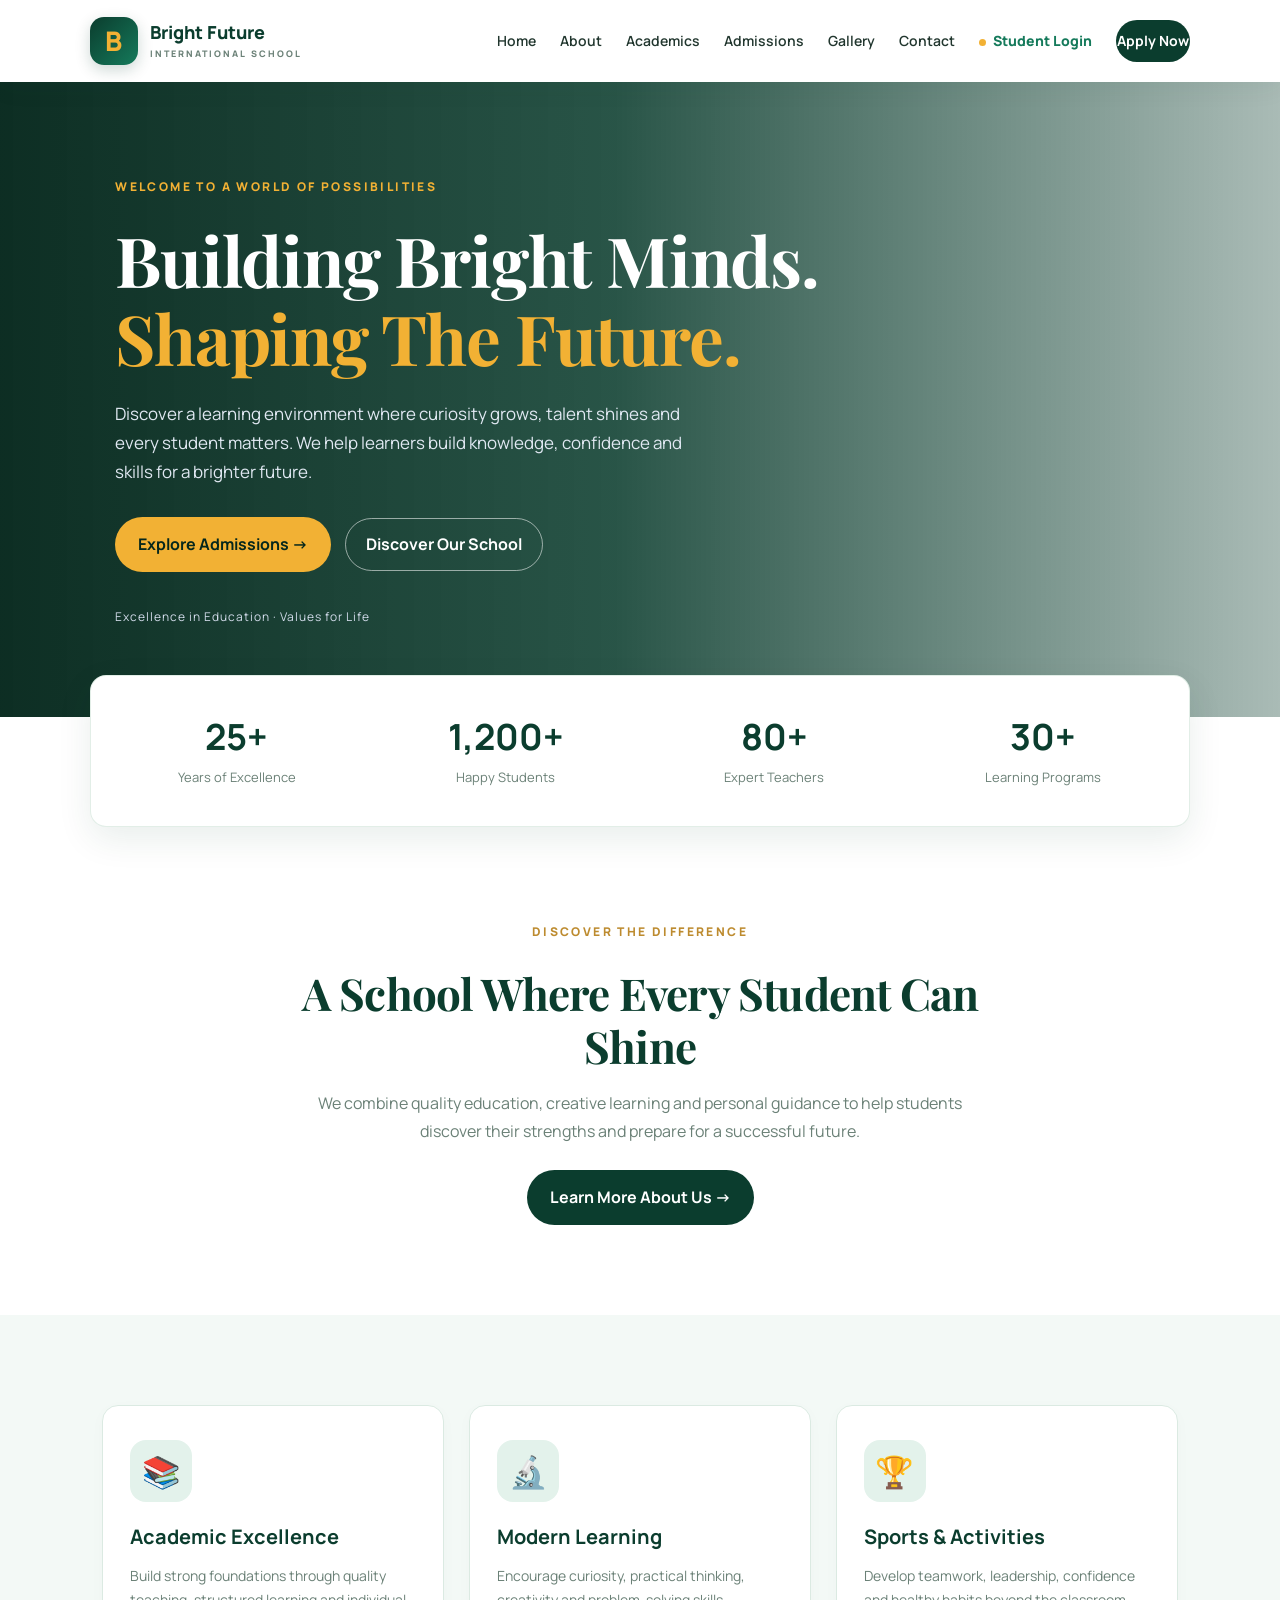
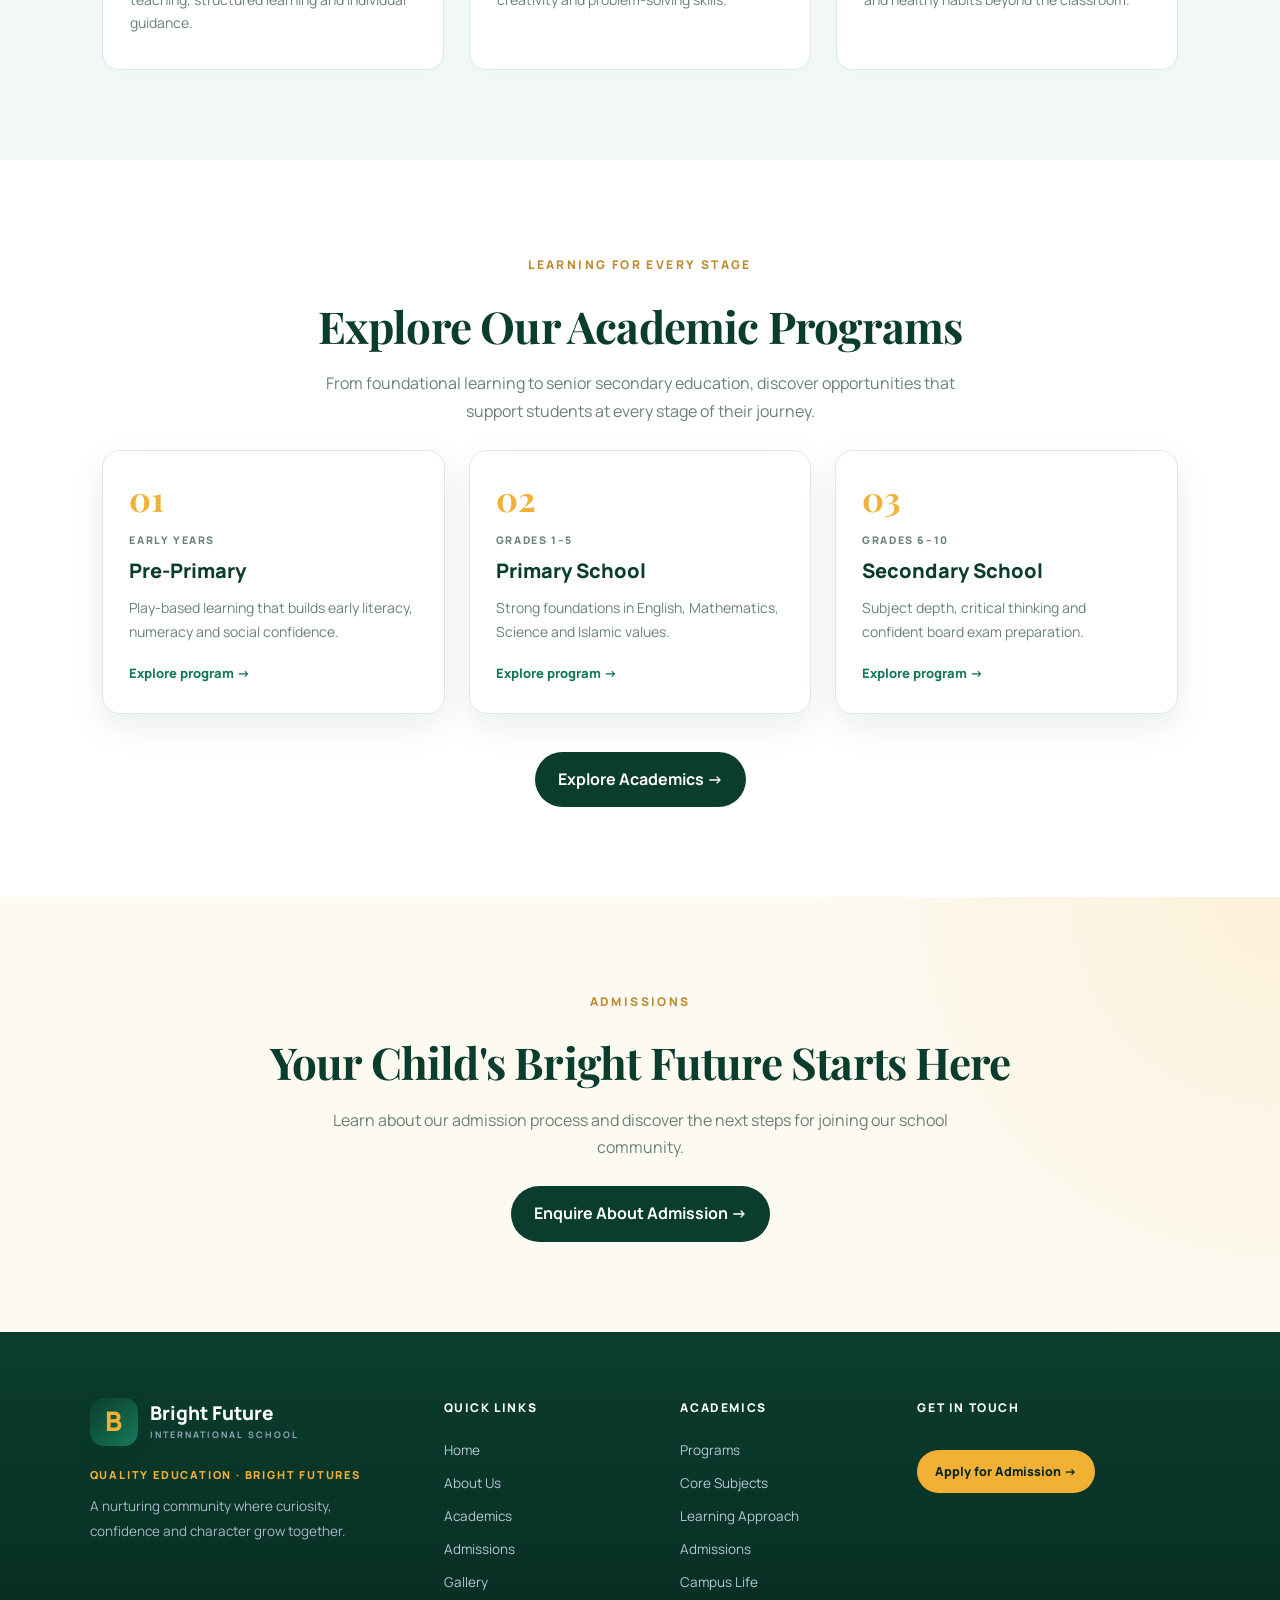
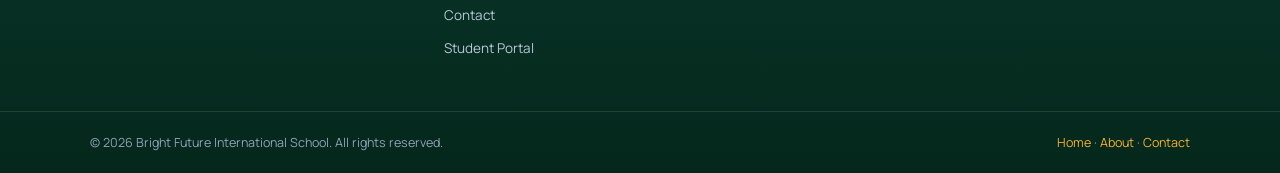
==== frontend/index.html @ 8703ca2b "Fix config.js for production (use window.location.origin)" ====
<!DOCTYPE html>
<html lang="en">
<head>
    <meta charset="UTF-8">
    <meta name="viewport" content="width=device-width, initial-scale=1.0">

    <meta name="description" content="Discover Bright Future International School, where academic excellence, creativity and student development come together.">

    <title>Bright Future International School | Home</title>

    <link rel="stylesheet" href="style.css">
    <script src="config.js"></script>
    <script src="script.js" defer></script>
</head>
<body>

    <!-- Navigation -->
    <header class="navbar">
        <a href="index.html" class="logo">
            <span class="logo-icon">B</span>
            <span>
                Bright Future
                <small>INTERNATIONAL SCHOOL</small>
            </span>
        </a>

        <button
            class="menu-toggle"
            id="menuToggle"
            aria-label="Toggle navigation"
            aria-controls="navLinks"
            aria-expanded="false">
            ☰
        </button>

        <nav class="nav-links" id="navLinks">
            <a href="index.html" aria-current="page">Home</a>
            <a href="about.html">About</a>
            <a href="academics.html">Academics</a>
            <a href="admissions.html">Admissions</a>
            <a href="gallery.html">Gallery</a>
            <a href="contact.html">Contact</a>
            <a href="portal.html" class="portal-link">Student Login</a>
            <a href="admissions.html" class="nav-button">Apply Now</a>
        </nav>
    </header>

    <main>

        <!-- Hero Section -->
        <section class="hero" id="home">
            <div class="hero-content">

                <span class="eyebrow">
                    WELCOME TO A WORLD OF POSSIBILITIES
                </span>

                <h1 data-setting="hero_title">
                    Building Bright Minds.<br>
                    <span>Shaping The Future.</span>
                </h1>

                <p data-setting="hero_subtitle">
                    Discover a learning environment where curiosity
                    grows, talent shines and every student matters.
                    We help learners build knowledge, confidence
                    and skills for a brighter future.
                </p>

                <div class="hero-actions">
                    <a href="admissions.html" class="primary-button">
                        Explore Admissions →
                    </a>

                    <a href="about.html" class="secondary-button">
                        Discover Our School
                    </a>
                </div>

                <div class="hero-note">
                    Excellence in Education · Values for Life
                </div>

            </div>
        </section>

        <!-- School Statistics -->
        <section class="stats" aria-label="School statistics">

            <div class="stat-card">
                <h2>25+</h2>
                <p>Years of Excellence</p>
            </div>

            <div class="stat-card">
                <h2>1,200+</h2>
                <p>Happy Students</p>
            </div>

            <div class="stat-card">
                <h2>80+</h2>
                <p>Expert Teachers</p>
            </div>

            <div class="stat-card">
                <h2>30+</h2>
                <p>Learning Programs</p>
            </div>

        </section>

        <!-- Welcome Section -->
        <section class="welcome section" id="about">

            <span class="eyebrow">DISCOVER THE DIFFERENCE</span>

            <h2>
                A School Where Every Student Can Shine
            </h2>

            <p>
                We combine quality education, creative learning
                and personal guidance to help students discover
                their strengths and prepare for a successful future.
            </p>

            <a href="about.html" class="primary-button">
                Learn More About Us →
            </a>

        </section>

        <!-- School Features -->
        <section class="features section" id="facilities">

            <article class="feature-card">
                <span aria-hidden="true">📚</span>
                <h3>Academic Excellence</h3>
                <p>
                    Build strong foundations through quality teaching,
                    structured learning and individual guidance.
                </p>
            </article>

            <article class="feature-card">
                <span aria-hidden="true">🔬</span>
                <h3>Modern Learning</h3>
                <p>
                    Encourage curiosity, practical thinking,
                    creativity and problem-solving skills.
                </p>
            </article>

            <article class="feature-card">
                <span aria-hidden="true">🏆</span>
                <h3>Sports & Activities</h3>
                <p>
                    Develop teamwork, leadership, confidence
                    and healthy habits beyond the classroom.
                </p>
            </article>

        </section>

        <!-- Academics Preview -->
        <section class="welcome section" id="academics">

            <span class="eyebrow">LEARNING FOR EVERY STAGE</span>

            <h2>Explore Our Academic Programs</h2>

            <p>
                From foundational learning to senior secondary
                education, discover opportunities that support
                students at every stage of their journey.
            </p>

            <div class="program-grid">
                <article class="program-card">
                    <span class="program-no">01</span>
                    <span class="program-level">Early Years</span>
                    <h3>Pre-Primary</h3>
                    <p>Play-based learning that builds early literacy, numeracy and social confidence.</p>
                    <a href="academics.html">Explore program →</a>
                </article>

                <article class="program-card">
                    <span class="program-no">02</span>
                    <span class="program-level">Grades 1–5</span>
                    <h3>Primary School</h3>
                    <p>Strong foundations in English, Mathematics, Science and Islamic values.</p>
                    <a href="academics.html">Explore program →</a>
                </article>

                <article class="program-card">
                    <span class="program-no">03</span>
                    <span class="program-level">Grades 6–10</span>
                    <h3>Secondary School</h3>
                    <p>Subject depth, critical thinking and confident board exam preparation.</p>
                    <a href="academics.html">Explore program →</a>
                </article>
            </div>

            <a href="academics.html" class="primary-button">
                Explore Academics →
            </a>

        </section>

        <!-- Admissions Call to Action -->
        <section class="admission section" id="admission">

            <span class="eyebrow">ADMISSIONS</span>

            <h2>
                Your Child's Bright Future Starts Here
            </h2>

            <p>
                Learn about our admission process and discover
                the next steps for joining our school community.
            </p>

            <a href="admissions.html" class="primary-button">
                Enquire About Admission →
            </a>

        </section>

        <!-- Notices (admin panel se) -->
        <section class="notice-section section" id="notices">
            <span class="eyebrow">NOTICES</span>
            <h2>Latest Notices</h2>
            <div class="notice-list" id="noticesList"><p class="empty-note">Loading notices…</p></div>
        </section>

        <!-- News (admin panel se) -->
        <section class="section" id="news">
            <span class="eyebrow">SCHOOL NEWS</span>
            <h2>What's Happening</h2>
            <div class="news-grid" id="newsGrid"></div>
        </section>

        <!-- Events (admin panel se) -->
        <section class="section" id="events">
            <span class="eyebrow">EVENTS</span>
            <h2>Upcoming Events</h2>
            <div class="event-grid" id="eventsGrid"></div>
        </section>

    </main>

    <!-- Footer -->
        <footer id="contact" class="site-footer">
        <div class="footer-top">
            <div class="footer-brand">
                <a href="index.html" class="footer-logo">
                    <span class="logo-icon">B</span>
                    <span>Bright Future<small>INTERNATIONAL SCHOOL</small></span>
                </a>
                <p class="footer-tagline" data-setting="tagline">Quality Education &middot; Bright Futures</p>
                <p class="footer-about">A nurturing community where curiosity, confidence and character grow together.</p>
                <div class="footer-social" id="socialLinks"></div>
            </div>

            <div class="footer-col">
                <h3>Quick Links</h3>
                <a href="index.html">Home</a>
                <a href="about.html">About Us</a>
                <a href="academics.html">Academics</a>
                <a href="admissions.html">Admissions</a>
                <a href="gallery.html">Gallery</a>
                <a href="contact.html">Contact</a>
                <a href="portal.html">Student Portal</a>
            </div>

            <div class="footer-col">
                <h3>Academics</h3>
                <a href="academics.html#programs">Programs</a>
                <a href="academics.html">Core Subjects</a>
                <a href="academics.html">Learning Approach</a>
                <a href="admissions.html">Admissions</a>
                <a href="gallery.html">Campus Life</a>
            </div>

            <div class="footer-col footer-contact">
                <h3>Get in Touch</h3>
                <div id="footerContact"></div>
                <a href="admissions.html" class="footer-cta">Apply for Admission &rarr;</a>
            </div>
        </div>

        <div class="footer-bottom">
            <p>&copy; <span id="year"></span> Bright Future International School. All rights reserved.</p>
            <p><a href="index.html">Home</a> &middot; <a href="about.html">About</a> &middot; <a href="contact.html">Contact</a></p>
        </div>
    </footer>

</body>
</html>
---- frontend/style.css ----
/* Google Fonts */
@import url("https://fonts.googleapis.com/css2?family=Manrope:wght@400;500;600;700;800&family=Playfair+Display:wght@600;700&display=swap");


/* =========================================
   BRIGHT FUTURE INTERNATIONAL SCHOOL
   Premium Responsive Website Styles
========================================= */

/* 1. Global Variables */
:root {
    --navy: #0b3d2e;
    --navy-dark: #05271c;
    --blue: #157a5b;
    --blue-light: #e3f2eb;
    --gold: #f2b134;
    --gold-light: #ffd98a;
    --light: #f3f9f6;
    --white: #ffffff;
    --text: #21362e;
    --muted: #6b8177;
    --border: #dbeae2;
    --shadow: 0 12px 35px rgba(11, 61, 46, 0.09);
    --shadow-hover: 0 20px 45px rgba(11, 61, 46, 0.15);
    --radius: 16px;
    --transition: 0.3s ease;
}

/* 2. Reset */
* {
    margin: 0;
    padding: 0;
    box-sizing: border-box;
}

html {
    scroll-behavior: smooth;
    scroll-padding-top: 100px;
}

body {
    font-family: Arial, Helvetica, sans-serif;
    color: var(--text);
    background: var(--white);
    line-height: 1.7;
    overflow-x: hidden;
}

img {
    display: block;
    max-width: 100%;
}

a {
    text-decoration: none;
    color: inherit;
    transition: color var(--transition);
}

button,
input,
textarea,
select {
    font: inherit;
}

button {
    cursor: pointer;
}

::selection {
    background: var(--gold);
    color: var(--navy-dark);
}

/* 3. Navigation */
.navbar {
    min-height: 82px;
    padding: 15px 7%;
    display: flex;
    align-items: center;
    justify-content: space-between;
    gap: 25px;
    background: rgba(255, 255, 255, 0.96);
    position: sticky;
    top: 0;
    z-index: 1000;
    box-shadow: 0 4px 25px rgba(11, 61, 46, 0.07);
    backdrop-filter: blur(14px);
}

.logo {
    display: flex;
    align-items: center;
    gap: 12px;
    color: var(--navy);
    font-size: 18px;
    font-weight: 800;
    line-height: 1.2;
    flex-shrink: 0;
}

.logo small {
    display: block;
    margin-top: 5px;
    font-size: 9px;
    letter-spacing: 2px;
    color: var(--muted);
}

.logo-icon {
    width: 48px;
    height: 48px;
    border-radius: 14px;
    display: grid;
    place-items: center;
    background: linear-gradient(135deg, var(--navy), var(--blue));
    color: var(--gold);
    font-size: 27px;
    box-shadow: 0 5px 15px rgba(11, 61, 46, 0.2);
    transition: transform var(--transition);
}

.logo:hover .logo-icon {
    transform: rotate(-5deg) scale(1.05);
}

.nav-links {
    display: flex;
    align-items: center;
    gap: 24px;
    font-size: 14px;
    font-weight: 600;
}

.nav-links a {
    position: relative;
    padding: 8px 0;
}

.nav-links a:not(.nav-button)::after {
    content: "";
    position: absolute;
    left: 0;
    bottom: 0;
    width: 0;
    height: 2px;
    background: var(--gold);
    transition: width var(--transition);
}

.nav-links a:not(.nav-button):hover::after {
    width: 100%;
}

.nav-links a:hover {
    color: #b78629;
}

.nav-button,
.primary-button {
    display: inline-flex;
    justify-content: center;
    align-items: center;
    gap: 8px;
    padding: 13px 22px;
    border: 1px solid transparent;
    border-radius: 9px;
    background: var(--navy);
    color: var(--white);
    font-weight: 700;
    transition:
        transform var(--transition),
        background var(--transition),
        box-shadow var(--transition);
}

.nav-button:hover,
.primary-button:hover {
    background: var(--blue);
    color: var(--white);
    transform: translateY(-3px);
    box-shadow: 0 8px 20px rgba(11, 61, 46, 0.18);
}

.menu-toggle {
    display: none;
    border: 0;
    background: transparent;
    color: var(--navy);
    font-size: 30px;
    line-height: 1;
    padding: 6px;
}

/* 4. Hero Section */
.hero {
    min-height: 590px;
    display: flex;
    align-items: center;
    padding: 90px 9%;
    position: relative;
    isolation: isolate;
    color: var(--white);
    background:
        linear-gradient(
            90deg,
            rgba(5, 39, 28, 0.97) 0%,
            rgba(11, 61, 46, 0.88) 48%,
            rgba(11, 61, 46, 0.35) 100%
        ),
        url("https://images.unsplash.com/photo-1580582932707-520aed937b7b?auto=format&fit=crop&w=1800&q=85")
        center / cover no-repeat;
}

.hero-content {
    max-width: 780px;
    animation: fadeUp 0.9s ease both;
}

.eyebrow {
    display: inline-block;
    margin-bottom: 12px;
    color: #bd8b2f;
    font-size: 12px;
    font-weight: 800;
    letter-spacing: 2.5px;
    text-transform: uppercase;
}

.hero .eyebrow {
    color: var(--gold);
}

.hero h1 {
    max-width: 800px;
    font-size: clamp(38px, 5.4vw, 72px);
    line-height: 1.12;
    margin: 12px 0 24px;
    letter-spacing: -2px;
}

.hero h1 span {
    color: var(--gold);
}

.hero-content > p {
    max-width: 570px;
    color: #e0e8f2;
    font-size: 17px;
    margin-bottom: 30px;
}

.hero-actions {
    display: flex;
    flex-wrap: wrap;
    align-items: center;
    gap: 14px;
}

.hero .primary-button {
    background: var(--gold);
    color: var(--navy-dark);
}

.hero .primary-button:hover {
    background: var(--gold-light);
    color: var(--navy-dark);
}

.secondary-button {
    display: inline-flex;
    justify-content: center;
    align-items: center;
    padding: 12px 20px;
    border: 1px solid rgba(255, 255, 255, 0.55);
    border-radius: 9px;
    color: var(--white);
    font-weight: 700;
    transition: all var(--transition);
}

.secondary-button:hover {
    background: rgba(255, 255, 255, 0.12);
    border-color: var(--gold);
    transform: translateY(-3px);
}

.hero-note {
    margin-top: 35px;
    color: #d2dbea;
    font-size: 12px;
    letter-spacing: 1px;
}

/* 5. Statistics */
.stats {
    position: relative;
    width: 86%;
    max-width: 1250px;
    margin: -42px auto 0;
    padding: 30px 22px;
    display: grid;
    grid-template-columns: repeat(4, minmax(0, 1fr));
    gap: 20px;
    background: var(--white);
    border: 1px solid rgba(219, 234, 226, 0.8);
    border-radius: var(--radius);
    box-shadow: var(--shadow);
    z-index: 2;
}

.stat-card {
    text-align: center;
    padding: 8px;
}

.stat-card h2 {
    color: var(--navy);
    font-size: clamp(24px, 3vw, 36px);
    line-height: 1.3;
    margin-bottom: 5px;
}

.stat-card p {
    color: var(--muted);
    font-size: 13px;
}

/* 6. General Sections */
.section {
    padding: 90px 8%;
    text-align: center;
}

.section h2 {
    color: var(--navy);
    font-size: clamp(28px, 4vw, 44px);
    line-height: 1.2;
    margin: 10px 0 18px;
}

.section > p {
    max-width: 720px;
    margin: 0 auto 30px;
    color: var(--muted);
}

.welcome h2,
.admission h2 {
    max-width: 760px;
    margin: 12px auto 18px;
    color: var(--navy);
    font-size: clamp(28px, 4vw, 44px);
    line-height: 1.2;
}

.welcome > p,
.admission p {
    max-width: 680px;
    margin: 0 auto 25px;
    color: var(--muted);
}

/* 7. Feature Cards */
.features {
    background: var(--light);
    display: grid;
    grid-template-columns: repeat(3, minmax(0, 1fr));
    gap: 25px;
}

.feature-card {
    position: relative;
    overflow: hidden;
    background: var(--white);
    padding: 34px 27px;
    border: 1px solid var(--border);
    border-radius: var(--radius);
    text-align: left;
    box-shadow: 0 4px 16px rgba(11, 61, 46, 0.025);
    transition:
        transform var(--transition),
        box-shadow var(--transition),
        border-color var(--transition);
}

.feature-card::before {
    content: "";
    position: absolute;
    top: 0;
    left: 0;
    width: 0;
    height: 4px;
    background: var(--gold);
    transition: width var(--transition);
}

.feature-card:hover {
    transform: translateY(-7px);
    border-color: #d6b566;
    box-shadow: var(--shadow-hover);
}

.feature-card:hover::before {
    width: 100%;
}

.feature-card > span {
    display: inline-grid;
    place-items: center;
    width: 62px;
    height: 62px;
    border-radius: 16px;
    background: var(--blue-light);
    font-size: 31px;
    transition: transform var(--transition);
}

.feature-card:hover > span {
    transform: scale(1.08) rotate(-3deg);
}

.feature-card h3 {
    color: var(--navy);
    margin: 18px 0 10px;
    font-size: 20px;
}

.feature-card p {
    color: var(--muted);
    font-size: 14px;
}

/* 8. Admission Section */
.admission {
    background:
        radial-gradient(
            circle at top right,
            rgba(242, 177, 52, 0.13),
            transparent 35%
        ),
        #fdfaf2;
}

/* 9. Images and Gallery */
img {
    height: auto;
}

.gallery,
.gallery-grid,
.image-grid {
    display: grid;
    grid-template-columns: repeat(3, minmax(0, 1fr));
    gap: 22px;
}

.gallery img,
.gallery-grid img,
.image-grid img {
    width: 100%;
    height: 260px;
    object-fit: cover;
    border-radius: 13px;
    transition:
        transform var(--transition),
        box-shadow var(--transition);
}

.gallery img:hover,
.gallery-grid img:hover,
.image-grid img:hover {
    transform: scale(1.025);
    box-shadow: var(--shadow-hover);
}

/* 10. Forms */
form {
    width: 100%;
}

input,
textarea,
select {
    width: 100%;
    padding: 13px 15px;
    border: 1px solid #dce4ef;
    border-radius: 9px;
    background: var(--white);
    color: var(--text);
    outline: none;
    transition:
        border-color var(--transition),
        box-shadow var(--transition);
}

input:focus,
textarea:focus,
select:focus {
    border-color: var(--blue);
    box-shadow: 0 0 0 3px rgba(21, 122, 91, 0.12);
}

textarea {
    min-height: 140px;
    resize: vertical;
}

input::placeholder,
textarea::placeholder {
    color: #98a5b5;
}

button:focus-visible,
a:focus-visible,
input:focus-visible,
textarea:focus-visible,
select:focus-visible {
    outline: 3px solid var(--gold);
    outline-offset: 3px;
}

/* 11. Footer */
footer {
    padding: 32px 7%;
    text-align: center;
    background: var(--navy-dark);
    color: #d7e0ed;
    font-size: 13px;
}

footer a {
    color: var(--gold);
}

footer a:hover {
    color: var(--gold-light);
}

/* 12. Animations */
@keyframes fadeUp {
    from {
        opacity: 0;
        transform: translateY(24px);
    }

    to {
        opacity: 1;
        transform: translateY(0);
    }
}

@keyframes fadeIn {
    from {
        opacity: 0;
    }

    to {
        opacity: 1;
    }
}

/* 13. Tablet and Small Laptop */
@media (max-width: 1000px) {
    .navbar {
        padding-left: 5%;
        padding-right: 5%;
    }

    .nav-links {
        gap: 15px;
        font-size: 13px;
    }

    .nav-button {
        padding: 11px 15px;
    }

    .section {
        padding: 75px 6%;
    }

    .features,
    .gallery,
    .gallery-grid,
    .image-grid {
        grid-template-columns: repeat(2, minmax(0, 1fr));
    }
}

/* 14. Mobile Navigation */
@media (max-width: 800px) {
    .navbar {
        min-height: 75px;
        flex-wrap: wrap;
        padding: 13px 5%;
    }

    .menu-toggle {
        display: block;
    }

    .nav-links {
        display: none;
        width: 100%;
        flex-direction: column;
        align-items: stretch;
        gap: 3px;
        padding: 12px 0 8px;
        border-top: 1px solid var(--border);
        animation: fadeIn 0.25s ease both;
    }

    .nav-links.open {
        display: flex;
    }

    .nav-links a {
        padding: 11px 12px;
        border-radius: 7px;
    }

    .nav-links a:hover {
        background: var(--light);
    }

    .nav-links a:not(.nav-button)::after {
        display: none;
    }

    .nav-links .nav-button {
        margin-top: 8px;
        text-align: center;
    }

    .hero {
        min-height: 520px;
        padding: 75px 7%;
        background-position: center;
    }

    .hero h1 {
        letter-spacing: -1px;
    }

    .stats {
        width: 90%;
        gap: 12px;
        padding: 24px 14px;
    }
}

/* 15. Small Mobile */
@media (max-width: 560px) {
    .logo {
        font-size: 15px;
        gap: 9px;
    }

    .logo small {
        font-size: 8px;
        letter-spacing: 1.5px;
    }

    .logo-icon {
        width: 42px;
        height: 42px;
        font-size: 23px;
    }

    .hero {
        min-height: 500px;
        padding: 60px 6%;
    }

    .hero h1 {
        font-size: clamp(35px, 10vw, 48px);
    }

    .hero-content > p {
        font-size: 15px;
    }

    .hero-actions {
        align-items: stretch;
        flex-direction: column;
        max-width: 280px;
    }

    .hero-actions a {
        text-align: center;
    }

    .hero-note {
        font-size: 11px;
        line-height: 1.8;
    }

    .stats {
        grid-template-columns: repeat(2, minmax(0, 1fr));
        margin-top: -25px;
        padding: 20px 10px;
        gap: 14px 6px;
    }

    .stat-card h2 {
        font-size: 25px;
    }

    .stat-card p {
        font-size: 12px;
    }

    .section {
        padding: 60px 6%;
    }

    .features,
    .gallery,
    .gallery-grid,
    .image-grid {
        grid-template-columns: 1fr;
        gap: 18px;
    }

    .feature-card {
        padding: 27px 22px;
    }

    .gallery img,
    .gallery-grid img,
    .image-grid img {
        height: 230px;
    }

    footer {
        padding: 25px 6%;
    }
}

/* 16. Reduced Motion Accessibility */
@media (prefers-reduced-motion: reduce) {
    *,
    *::before,
    *::after {
        scroll-behavior: auto !important;
        animation-duration: 0.01ms !important;
        animation-iteration-count: 1 !important;
        transition-duration: 0.01ms !important;
    }
}

/* =====================================================
   Dynamic content (admin panel → website)
   ===================================================== */

.empty-note {
    color: var(--muted);
    font-size: 15px;
    line-height: 1.8;
}

/* Notices */
.notice-list {
    display: grid;
    gap: 16px;
    margin-top: 30px;
    text-align: left;
}

.notice-item {
    display: flex;
    gap: 18px;
    align-items: flex-start;
    background: var(--white);
    border: 1px solid var(--border);
    border-radius: var(--radius);
    box-shadow: var(--shadow);
    padding: 20px 24px;
}

.notice-date {
    flex: 0 0 auto;
    background: var(--navy);
    color: var(--white);
    font-size: 12px;
    font-weight: 700;
    padding: 7px 12px;
    border-radius: 999px;
    margin-top: 3px;
    white-space: nowrap;
}

.notice-item h3 {
    margin: 0 0 6px;
    color: var(--navy);
    font-size: 17px;
}

.notice-item p {
    margin: 0;
    color: var(--text);
    line-height: 1.7;
}

/* News */
.news-grid {
    display: grid;
    grid-template-columns: repeat(auto-fit, minmax(270px, 1fr));
    gap: 26px;
    margin-top: 30px;
}

.news-card {
    display: flex;
    flex-direction: column;
    overflow: hidden;
    background: var(--white);
    border: 1px solid var(--border);
    border-radius: var(--radius);
    box-shadow: var(--shadow);
    transition: transform var(--transition), box-shadow var(--transition);
}

.news-card:hover {
    transform: translateY(-6px);
    box-shadow: var(--shadow-hover);
}

.news-image {
    width: 100%;
    height: 190px;
    object-fit: cover;
    display: block;
    background: var(--blue-light);
}

.news-image-fallback {
    display: grid;
    place-items: center;
    font-size: 44px;
}

.news-body {
    display: flex;
    flex-direction: column;
    gap: 8px;
    padding: 20px 22px 22px;
    flex: 1;
}

.news-date {
    font-size: 12px;
    font-weight: 700;
    color: var(--muted);
    text-transform: uppercase;
    letter-spacing: 0.8px;
}

.news-body h3 {
    margin: 0;
    color: var(--navy);
    font-size: 18px;
}

.news-body p {
    margin: 0;
    color: var(--text);
    line-height: 1.7;
    flex: 1;
}

.news-more {
    align-self: flex-start;
    border: 0;
    background: none;
    color: var(--blue);
    font-weight: 700;
    font-size: 14px;
    cursor: pointer;
    padding: 4px 0;
}

.news-more:hover {
    color: var(--navy);
    text-decoration: underline;
}

/* Events */
.event-grid {
    display: grid;
    grid-template-columns: repeat(auto-fit, minmax(300px, 1fr));
    gap: 22px;
    margin-top: 30px;
}

.event-card {
    display: flex;
    gap: 18px;
    align-items: flex-start;
    background: var(--white);
    border: 1px solid var(--border);
    border-left: 5px solid var(--gold);
    border-radius: var(--radius);
    box-shadow: var(--shadow);
    padding: 20px 22px;
}

.event-datebox {
    flex: 0 0 auto;
    width: 66px;
    text-align: center;
    background: var(--blue-light);
    border-radius: 12px;
    padding: 10px 4px;
}

.event-datebox strong {
    display: block;
    font-size: 22px;
    color: var(--navy);
}

.event-datebox span {
    font-size: 11px;
    text-transform: uppercase;
    letter-spacing: 0.6px;
    color: var(--muted);
}

.event-card h3 {
    margin: 0 0 6px;
    color: var(--navy);
    font-size: 17px;
}

.event-card p {
    margin: 0;
    color: var(--text);
    line-height: 1.7;
}

.event-location {
    color: var(--muted) !important;
    font-size: 13px;
    margin-bottom: 6px !important;
}

/* Gallery filters */
.gallery-filters {
    display: flex;
    flex-wrap: wrap;
    gap: 10px;
    margin-top: 28px;
}

.filter-btn {
    border: 1px solid var(--border);
    background: var(--white);
    color: var(--text);
    border-radius: 999px;
    padding: 9px 20px;
    font-size: 14px;
    font-weight: 700;
    cursor: pointer;
    transition: background var(--transition), color var(--transition);
}

.filter-btn:hover {
    background: var(--blue-light);
}

.filter-btn.active {
    background: var(--navy);
    color: var(--white);
    border-color: var(--navy);
}

/* Faculty */
.faculty-grid {
    display: grid;
    grid-template-columns: repeat(auto-fit, minmax(240px, 1fr));
    gap: 26px;
    margin-top: 30px;
    text-align: left;
}

.faculty-card {
    background: var(--white);
    border: 1px solid var(--border);
    border-radius: var(--radius);
    box-shadow: var(--shadow);
    padding: 24px;
    text-align: center;
    transition: transform var(--transition), box-shadow var(--transition);
}

.faculty-card:hover {
    transform: translateY(-6px);
    box-shadow: var(--shadow-hover);
}

.faculty-photo {
    width: 96px;
    height: 96px;
    object-fit: cover;
    border-radius: 50%;
    border: 3px solid var(--gold-light);
    margin: 0 auto 14px;
    display: block;
    background: var(--blue-light);
}

.faculty-card h3 {
    margin: 0 0 4px;
    color: var(--navy);
    font-size: 17px;
}

.faculty-role {
    margin: 0;
    font-size: 13px;
    font-weight: 700;
    color: var(--gold);
    text-transform: uppercase;
    letter-spacing: 0.6px;
}

.faculty-subject {
    margin: 4px 0 0 !important;
    font-size: 13px;
    color: var(--muted);
}

.faculty-bio {
    margin: 10px 0 0 !important;
    font-size: 14px;
    line-height: 1.7;
    color: var(--text);
}

/* Form status messages */
.form-status {
    max-width: 650px;
    margin: 14px auto 0;
    padding: 13px 18px;
    border-radius: 12px;
    font-size: 14px;
    line-height: 1.6;
    display: none;
}

.form-status:empty {
    display: none;
}

.form-status:not(:empty) {
    display: block;
}

.form-status.success {
    background: var(--green-bg, #e6f6ee);
    color: var(--green, #1f9d63);
    font-weight: 700;
}

.form-status.error {
    background: #fdecec;
    color: #d64545;
}

/* Site modal (news reader) */
.site-modal-backdrop {
    position: fixed;
    inset: 0;
    z-index: 120;
    background: rgba(5, 39, 28, 0.6);
    display: grid;
    place-items: center;
    padding: 22px;
    animation: fadeIn 0.15s ease;
}

@keyframes fadeIn {
    from { opacity: 0; }
    to { opacity: 1; }
}

.site-modal {
    position: relative;
    width: 100%;
    max-width: 680px;
    max-height: 88vh;
    overflow-y: auto;
    background: var(--white);
    border-radius: 20px;
    padding: 34px 32px;
    box-shadow: 0 30px 80px rgba(0, 0, 0, 0.35);
}

.site-modal h2 {
    color: var(--navy);
    margin: 0 0 12px;
    font-size: 24px;
    padding-right: 40px;
}

.modal-meta {
    color: var(--muted);
    font-size: 13px;
    font-weight: 700;
    text-transform: uppercase;
    letter-spacing: 0.7px;
    margin: 0 0 14px;
}

.site-modal p {
    color: var(--text);
    line-height: 1.8;
    margin: 14px 0 0;
}

.site-modal-close {
    position: absolute;
    top: 18px;
    right: 18px;
    width: 36px;
    height: 36px;
    border: 1px solid var(--border);
    border-radius: 10px;
    background: var(--white);
    color: var(--muted);
    font-size: 15px;
    cursor: pointer;
}

.site-modal-close:hover {
    background: var(--blue-light);
    color: var(--navy);
}

/* =====================================================
   Premium typography + Faculty redesign
   ===================================================== */

body {
    font-family: "Manrope", Arial, Helvetica, sans-serif;
}

.hero h1,
.section h2,
.welcome h2,
.admission h2,
.site-modal h2 {
    font-family: "Playfair Display", Georgia, "Times New Roman", serif;
    font-weight: 700;
    letter-spacing: -0.8px;
}

.hero h1 {
    letter-spacing: -1.2px;
}

.eyebrow {
    font-weight: 800;
    letter-spacing: 2.4px;
}

/* --- Team / Faculty --- */
.faculty-grid {
    grid-template-columns: repeat(auto-fit, minmax(248px, 1fr));
    gap: 28px;
    align-items: stretch;
}

.faculty-card {
    position: relative;
    display: flex;
    flex-direction: column;
    padding: 0;
    text-align: left;
    background: var(--white);
    border: 1px solid var(--border);
    border-radius: 20px;
    overflow: hidden;
    box-shadow: 0 10px 30px rgba(11, 61, 46, 0.08);
    transition: transform 0.35s ease, box-shadow 0.35s ease;
}

.faculty-card::before {
    content: "";
    position: absolute;
    inset: 0 0 auto 0;
    height: 4px;
    background: linear-gradient(90deg, var(--gold), var(--gold-light));
    z-index: 2;
}

.faculty-card:hover {
    transform: translateY(-8px);
    box-shadow: 0 24px 55px rgba(11, 61, 46, 0.18);
}

.faculty-media {
    position: relative;
    aspect-ratio: 4 / 4.4;
    overflow: hidden;
    background: linear-gradient(135deg, var(--blue-light), #d7e4f5);
}

.faculty-card .faculty-photo {
    width: 100%;
    height: 100%;
    margin: 0;
    border: 0;
    border-radius: 0;
    object-fit: cover;
    object-position: center top;
    background: transparent;
    transition: transform 0.6s ease;
}

.faculty-card:hover .faculty-photo {
    transform: scale(1.06);
}

.faculty-overlay {
    position: absolute;
    inset: auto 0 0 0;
    padding: 70px 22px 18px;
    background: linear-gradient(180deg, transparent 0%, rgba(5, 39, 28, 0.55) 45%, rgba(5, 39, 28, 0.92) 100%);
    color: var(--white);
}

.faculty-overlay h3 {
    margin: 0;
    font-family: "Manrope", Arial, sans-serif;
    font-size: 20px;
    font-weight: 800;
    letter-spacing: -0.2px;
    color: var(--white);
}

.faculty-overlay .faculty-role {
    margin: 5px 0 0;
    color: var(--gold-light);
    font-size: 11px;
    font-weight: 800;
    letter-spacing: 1.6px;
    text-transform: uppercase;
}

.faculty-info {
    display: flex;
    flex-direction: column;
    gap: 10px;
    padding: 18px 22px 22px;
    flex: 1;
}

.faculty-subject {
    align-self: flex-start;
    margin: 0 !important;
    padding: 5px 12px;
    border-radius: 999px;
    background: var(--blue-light);
    color: var(--blue);
    font-size: 12px;
    font-weight: 800;
    letter-spacing: 0.3px;
}

.faculty-bio {
    margin: 0 !important;
    color: var(--muted);
    font-size: 14px;
    line-height: 1.7;
}

.faculty-photo-fallback {
    display: grid;
    place-items: center;
    width: 100%;
    height: 100%;
    background: linear-gradient(135deg, var(--gold-light), var(--gold));
    color: var(--navy);
    font-family: "Playfair Display", Georgia, serif;
    font-size: 64px;
    font-weight: 700;
    letter-spacing: 2px;
}

@media (max-width: 560px) {
    .faculty-grid {
        grid-template-columns: 1fr;
        max-width: 340px;
        margin-left: auto;
        margin-right: auto;
    }
}

/* =====================================================
   UI refresh: footer, program cards, buttons, loading
   ===================================================== */

/* Modern pill buttons */
.primary-button,
.secondary-button,
.nav-button {
    border-radius: 999px;
}

/* Home: academic program cards */
.program-grid {
    display: grid;
    grid-template-columns: repeat(3, minmax(0, 1fr));
    gap: 24px;
    max-width: 1100px;
    margin: 0 auto 38px;
    text-align: left;
}

.program-card {
    position: relative;
    padding: 30px 26px 26px;
    background: var(--white);
    border: 1px solid var(--border);
    border-radius: 18px;
    box-shadow: var(--shadow);
    overflow: hidden;
    transition: transform 0.35s ease, box-shadow 0.35s ease, border-color 0.35s ease;
}

.program-card::before {
    content: "";
    position: absolute;
    inset: 0 0 auto 0;
    height: 4px;
    background: linear-gradient(90deg, var(--gold), var(--gold-light));
    opacity: 0;
    transition: opacity 0.35s ease;
}

.program-card:hover {
    transform: translateY(-6px);
    box-shadow: var(--shadow-hover);
    border-color: #d6e1f0;
}

.program-card:hover::before {
    opacity: 1;
}

.program-no {
    font-family: "Playfair Display", Georgia, serif;
    font-size: 34px;
    font-weight: 700;
    line-height: 1;
    color: var(--gold);
}

.program-level {
    display: block;
    margin: 12px 0 4px;
    color: var(--muted);
    font-size: 10.5px;
    font-weight: 800;
    letter-spacing: 1.6px;
    text-transform: uppercase;
}

.program-card h3 {
    margin: 0 0 8px;
    color: var(--navy);
    font-family: "Manrope", Arial, sans-serif;
    font-size: 20px;
    font-weight: 800;
}

.program-card p {
    margin: 0 0 16px;
    color: var(--muted);
    font-size: 14px;
    line-height: 1.7;
}

.program-card a {
    color: var(--blue);
    font-size: 13px;
    font-weight: 800;
}

.program-card a:hover {
    color: #b8862f;
}

@media (max-width: 900px) {
    .program-grid {
        grid-template-columns: 1fr;
        max-width: 480px;
    }
}

/* Empty dynamic areas: subtle loading text */
#newsGrid:empty::after,
#eventsGrid:empty::after,
#galleryGrid:empty::after {
    content: "Loading…";
    grid-column: 1 / -1;
    padding: 18px 0;
    color: var(--muted);
    font-size: 14px;
}

/* ---------- Rich footer ---------- */
.site-footer {
    padding: 0;
    text-align: left;
    background: linear-gradient(180deg, var(--navy) 0%, var(--navy-dark) 100%);
    color: #c8d4e3;
    font-size: 14px;
}

.footer-top {
    display: grid;
    grid-template-columns: 1.6fr 1fr 1fr 1.4fr;
    gap: 42px;
    max-width: 1320px;
    margin: 0 auto;
    padding: 66px 7% 46px;
}

.footer-logo {
    display: flex;
    align-items: center;
    gap: 12px;
    color: var(--white);
    font-size: 19px;
    font-weight: 800;
    line-height: 1.2;
}

.footer-logo small {
    display: block;
    margin-top: 5px;
    color: #93a6bd;
    font-size: 9px;
    font-weight: 700;
    letter-spacing: 2px;
}

.footer-tagline {
    margin: 20px 0 10px;
    color: var(--gold);
    font-size: 11px;
    font-weight: 800;
    letter-spacing: 1.8px;
    text-transform: uppercase;
}

.footer-about {
    max-width: 300px;
    margin: 0;
    color: #a9b8ca;
    font-size: 13.5px;
    line-height: 1.8;
}

.footer-social {
    display: flex;
    flex-wrap: wrap;
    gap: 8px;
    margin-top: 18px;
}

.footer-social a {
    display: inline-block;
    padding: 7px 13px;
    border: 1px solid rgba(255, 255, 255, 0.16);
    border-radius: 999px;
    color: var(--gold);
    font-size: 12px;
    font-weight: 700;
    transition: background 0.25s ease, color 0.25s ease, transform 0.25s ease;
}

.footer-social a:hover {
    background: var(--gold);
    border-color: var(--gold);
    color: var(--navy-dark);
    transform: translateY(-2px);
}

.footer-col h3 {
    margin: 0 0 16px;
    color: var(--white);
    font-family: "Manrope", Arial, sans-serif;
    font-size: 12px;
    font-weight: 800;
    letter-spacing: 1.6px;
    text-transform: uppercase;
}

.footer-col a {
    display: block;
    padding: 5px 0;
    color: #b9c7d8;
    font-size: 13.5px;
    transition: color 0.25s ease, transform 0.25s ease;
}

.footer-col a:hover {
    color: var(--gold);
    transform: translateX(3px);
}

.footer-contact #footerContact p {
    margin: 0 0 6px;
    color: #b9c7d8;
    font-size: 13.5px;
    line-height: 1.6;
}

.footer-contact #footerContact a {
    display: inline;
    padding: 0;
    color: #dbe5f1;
}

.footer-contact #footerContact a:hover {
    color: var(--gold);
    transform: none;
}

.footer-cta {
    display: inline-flex !important;
    margin-top: 16px;
    padding: 11px 18px !important;
    border-radius: 999px;
    background: var(--gold);
    color: var(--navy-dark) !important;
    font-size: 12.5px !important;
    font-weight: 800 !important;
    transition: background 0.25s ease, transform 0.25s ease !important;
}

.footer-cta:hover {
    background: var(--gold-light);
    transform: translateY(-2px) !important;
}

.footer-bottom {
    display: flex;
    align-items: center;
    justify-content: space-between;
    gap: 16px;
    max-width: 1320px;
    margin: 0 auto;
    padding: 20px 7%;
    border-top: 1px solid rgba(255, 255, 255, 0.1);
    color: #8fa2b8;
    font-size: 12.5px;
}

.footer-bottom p {
    margin: 0;
}

.footer-bottom a {
    color: var(--gold);
}

@media (max-width: 900px) {
    .footer-top {
        grid-template-columns: 1fr 1fr;
        gap: 34px;
    }
}

@media (max-width: 560px) {
    .footer-top {
        grid-template-columns: 1fr;
        padding: 48px 6% 34px;
    }

    .footer-bottom {
        flex-direction: column;
        padding: 18px 6%;
        text-align: center;
    }
}

/* Team section: soft emerald backdrop + emerald accent */
#faculty {
    margin: 0 3% 46px;
    padding: 84px 5% 76px;
    border-radius: 36px;
    background: linear-gradient(180deg, var(--light) 0%, #e7f2ec 100%);
}

#faculty .eyebrow {
    color: var(--blue);
}

.faculty-card::before {
    background: linear-gradient(90deg, var(--blue), #6fc7a4);
}

/* =====================================================
   Student Portal
   ===================================================== */
.portal-page {
    background: var(--light);
}

.portal-login {
    min-height: calc(100vh - 160px);
    display: grid;
    place-items: center;
    padding: 60px 5%;
}

.portal-login-card {
    width: 100%;
    max-width: 430px;
    padding: 38px 34px;
    background: var(--white);
    border: 1px solid var(--border);
    border-radius: 22px;
    box-shadow: var(--shadow);
}

.portal-login-card h1 {
    margin: 10px 0 8px;
    color: var(--navy);
    font-size: 30px;
    font-family: "Playfair Display", Georgia, serif;
}

.portal-login-card > p {
    margin: 0 0 22px;
    color: var(--muted);
    font-size: 14px;
}

.portal-login-card form {
    display: flex;
    flex-direction: column;
}

.portal-login-card label {
    margin: 12px 0 6px;
    color: var(--navy);
    font-size: 12.5px;
    font-weight: 800;
    letter-spacing: 0.6px;
    text-transform: uppercase;
}

.portal-login-card input {
    padding: 13px 15px;
    border: 1px solid var(--border);
    border-radius: 12px;
    background: var(--white);
    transition: border-color 0.25s ease, box-shadow 0.25s ease;
}

.portal-login-card input:focus {
    outline: none;
    border-color: var(--blue);
    box-shadow: 0 0 0 3px rgba(21, 122, 91, 0.12);
}

.portal-login-card .primary-button {
    margin-top: 22px;
    justify-content: center;
}

.portal-hint {
    margin-top: 18px;
    color: var(--muted);
    font-size: 12.5px;
    line-height: 1.7;
}

.portal-dash {
    max-width: 1180px;
    margin: 0 auto;
    padding: 42px 5% 80px;
}

.portal-hero {
    display: flex;
    flex-wrap: wrap;
    align-items: flex-end;
    justify-content: space-between;
    gap: 18px;
    margin-bottom: 28px;
}

.portal-hero h1 {
    margin: 8px 0 6px;
    color: var(--navy);
    font-size: 34px;
    font-family: "Playfair Display", Georgia, serif;
}

.portal-hero p {
    margin: 0;
    color: var(--muted);
    font-size: 14px;
}

.portal-stats {
    display: grid;
    grid-template-columns: repeat(auto-fit, minmax(180px, 1fr));
    gap: 18px;
    margin-bottom: 26px;
}

.portal-stat {
    padding: 22px;
    background: var(--white);
    border: 1px solid var(--border);
    border-radius: 18px;
    box-shadow: var(--shadow);
    text-align: center;
}

.portal-stat h3 {
    margin: 0;
    color: var(--navy);
    font-size: 26px;
    font-weight: 800;
}

.portal-stat h3.danger {
    color: #d64545;
}

.portal-stat p {
    margin: 4px 0 0;
    color: var(--muted);
    font-size: 12px;
    font-weight: 700;
    letter-spacing: 0.8px;
    text-transform: uppercase;
}

.portal-grid {
    display: grid;
    grid-template-columns: repeat(auto-fit, minmax(320px, 1fr));
    gap: 22px;
    margin-bottom: 22px;
}

.portal-card {
    padding: 26px;
    margin-bottom: 22px;
    background: var(--white);
    border: 1px solid var(--border);
    border-radius: 18px;
    box-shadow: var(--shadow);
}

.portal-grid .portal-card {
    margin-bottom: 0;
}

.portal-card h2 {
    margin: 0 0 16px;
    color: var(--navy);
    font-size: 19px;
    font-weight: 800;
    font-family: "Manrope", Arial, sans-serif;
}

.exam-title {
    display: flex;
    align-items: center;
    gap: 10px;
    margin: 20px 0 10px;
    color: var(--navy);
    font-size: 16px;
    font-weight: 800;
}

.exam-title:first-child {
    margin-top: 0;
}

.att-bar {
    height: 10px;
    border-radius: 999px;
    background: var(--blue-light);
    overflow: hidden;
}

.att-bar span {
    display: block;
    height: 100%;
    border-radius: 999px;
    background: linear-gradient(90deg, var(--blue), #6fc7a4);
}

.muted {
    color: var(--muted);
    font-size: 12.5px;
}

.pill {
    display: inline-block;
    padding: 3px 11px;
    border-radius: 999px;
    font-size: 11.5px;
    font-weight: 800;
    text-transform: capitalize;
    background: var(--blue-light);
    color: var(--blue);
}

.pill.ok {
    background: #e6f6ee;
    color: #1f9d63;
}

.pill.warn {
    background: #fff4de;
    color: #b7791f;
}

.pill.bad {
    background: #fdecec;
    color: #d64545;
}

.portal-table {
    width: 100%;
    border-collapse: collapse;
    font-size: 13.5px;
}

.portal-table th,
.portal-table td {
    padding: 10px 12px;
    border-bottom: 1px solid var(--border);
    text-align: left;
}

.portal-table th {
    color: var(--muted);
    font-size: 11px;
    font-weight: 800;
    letter-spacing: 0.8px;
    text-transform: uppercase;
}

.notice-row {
    display: flex;
    align-items: flex-start;
    justify-content: space-between;
    gap: 14px;
    padding: 14px 0;
    border-bottom: 1px solid var(--border);
}

.notice-row:last-child {
    border-bottom: 0;
}

.notice-row h4 {
    margin: 0 0 4px;
    color: var(--navy);
    font-size: 15px;
}

.notice-row p {
    margin: 0;
    color: var(--muted);
    font-size: 13.5px;
    line-height: 1.7;
}

/* Student Login link in navbar */
.portal-link {
    color: var(--blue);
    font-weight: 800;
}

.portal-link::before {
    content: "";
    display: inline-block;
    width: 7px;
    height: 7px;
    margin-right: 7px;
    border-radius: 50%;
    background: var(--gold);
    vertical-align: middle;
}
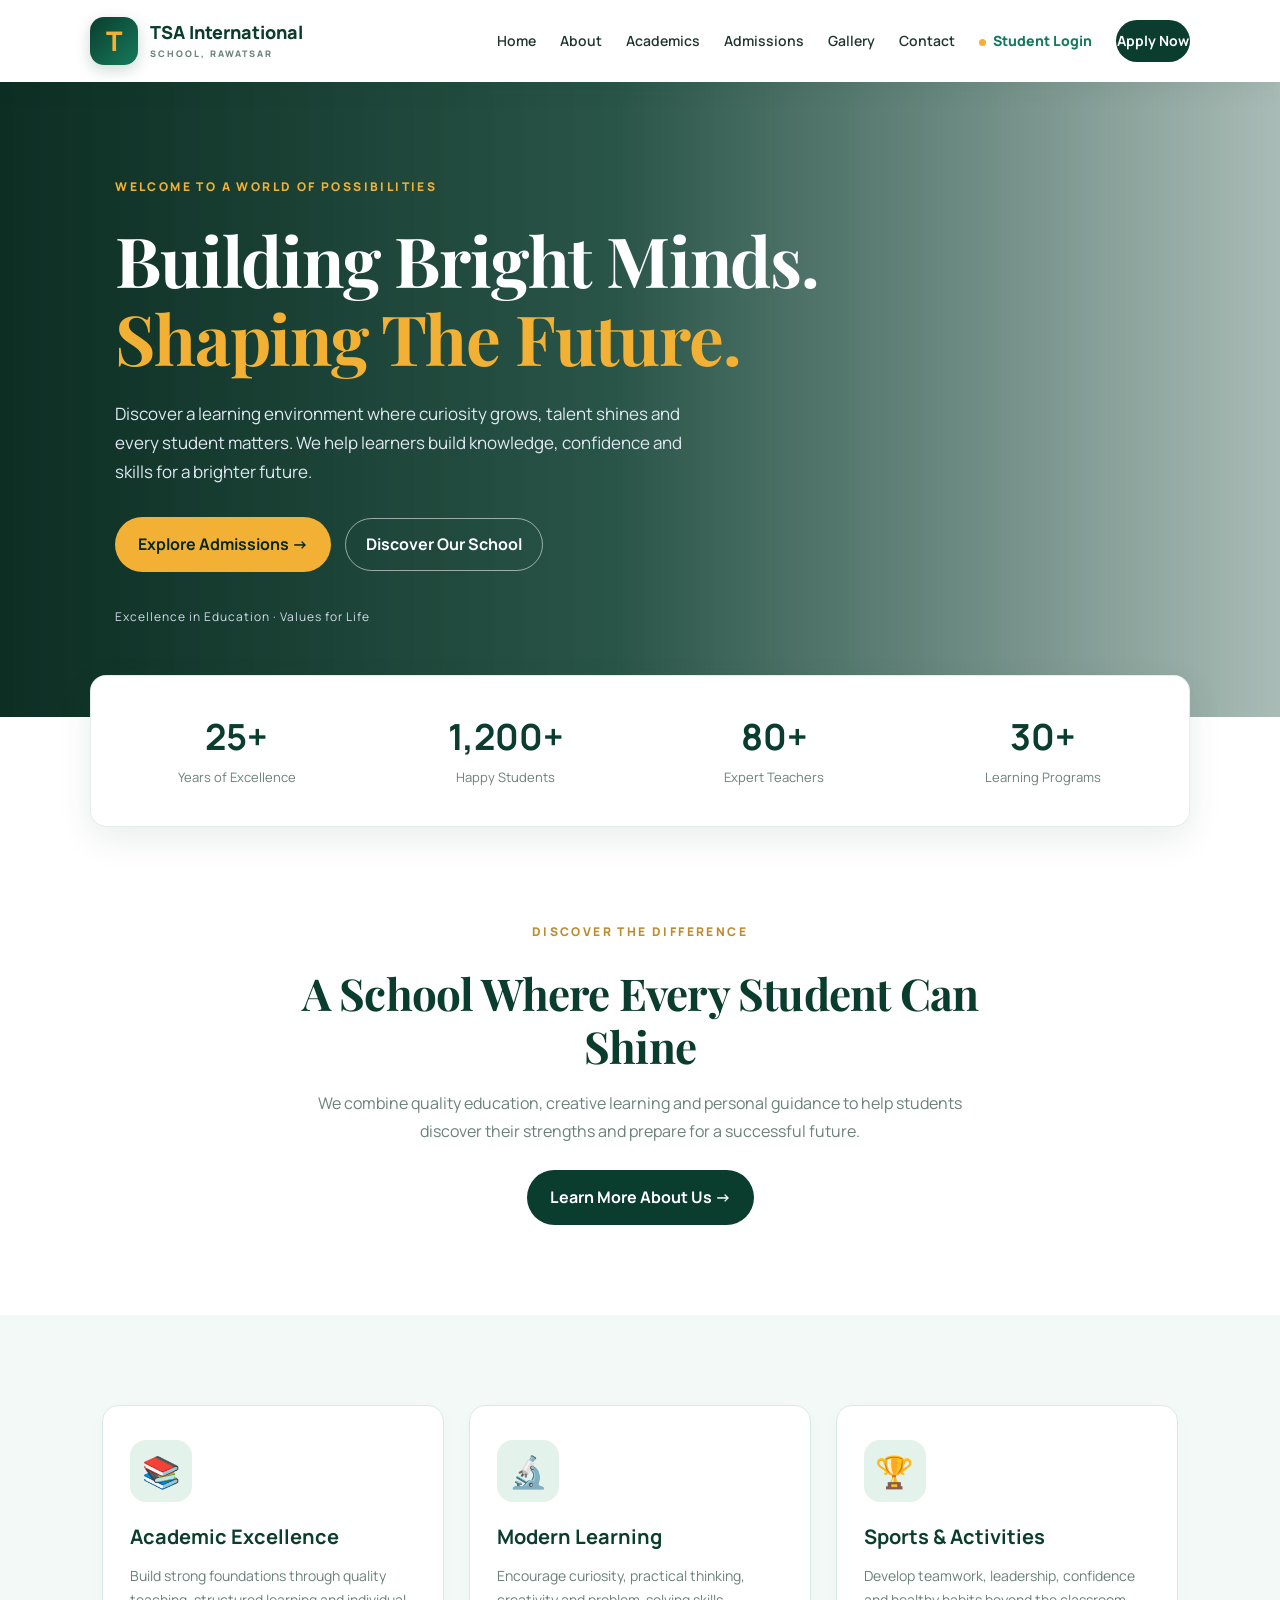
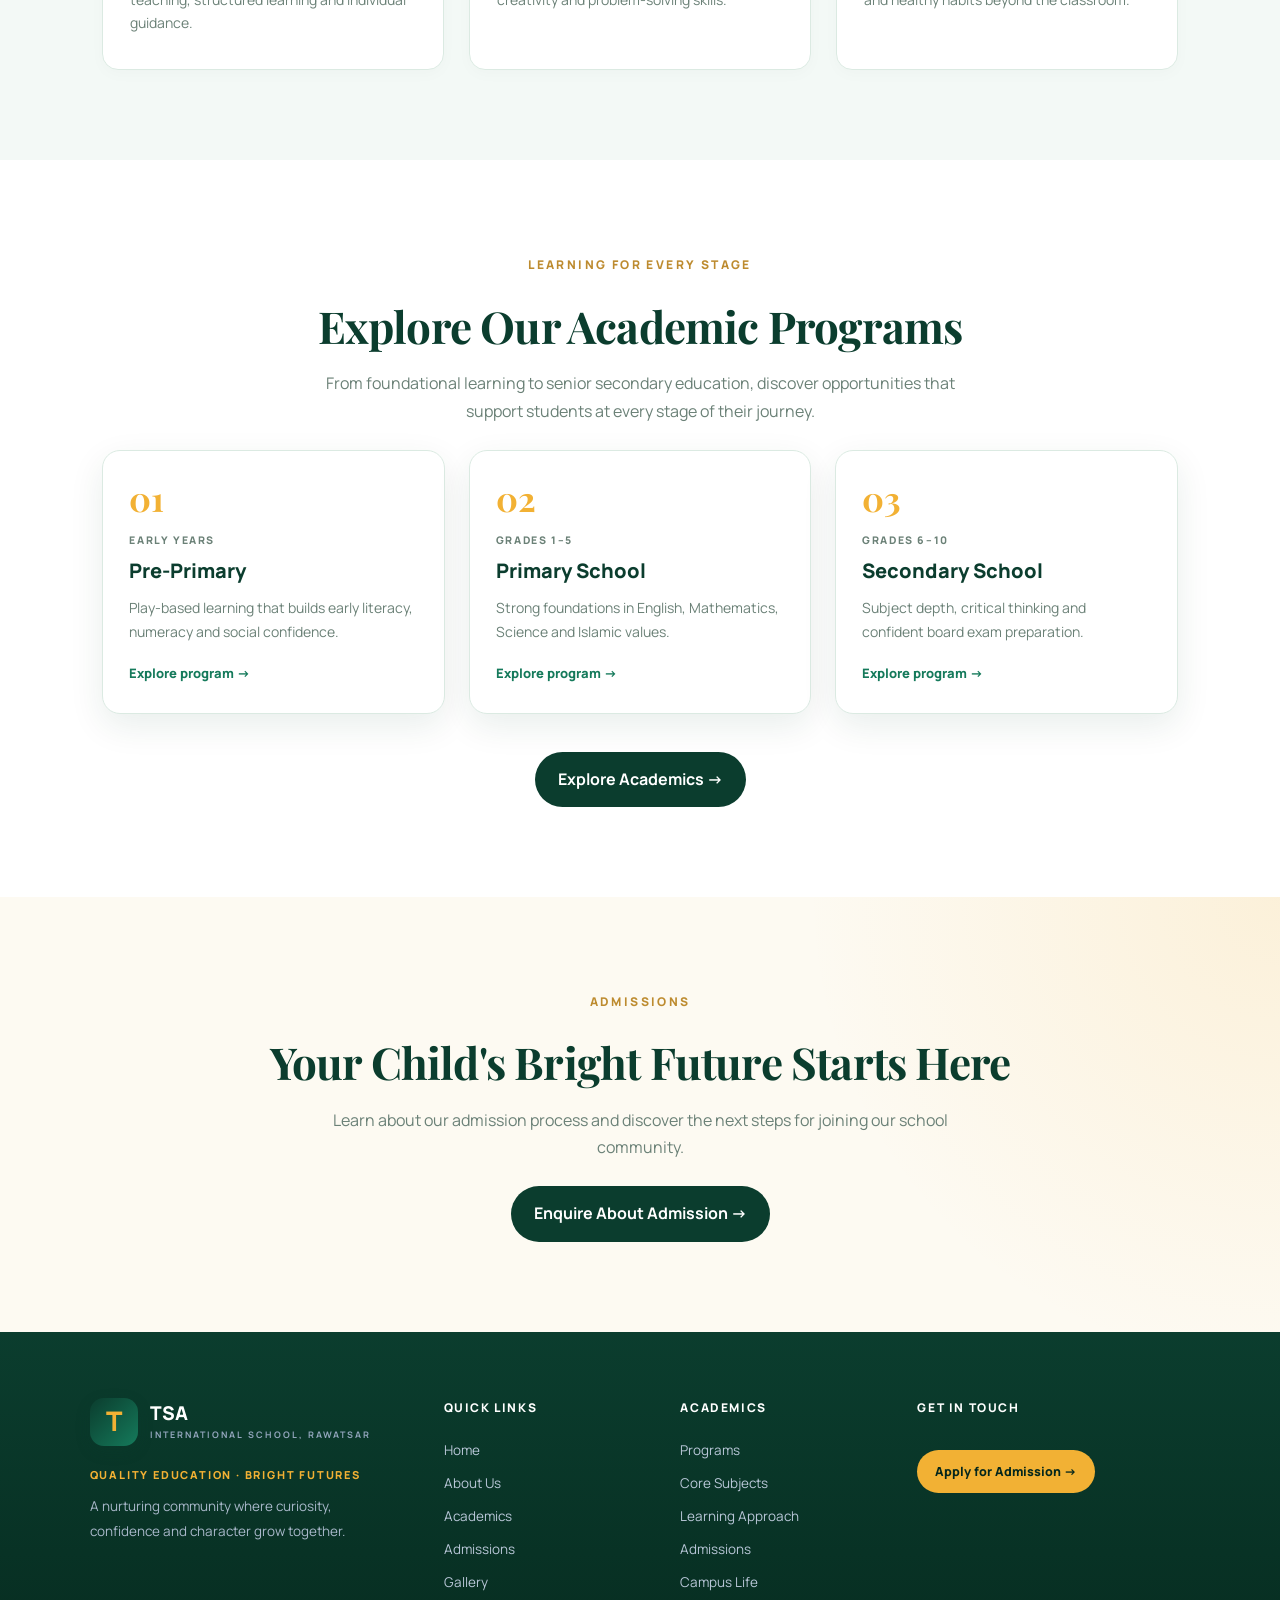
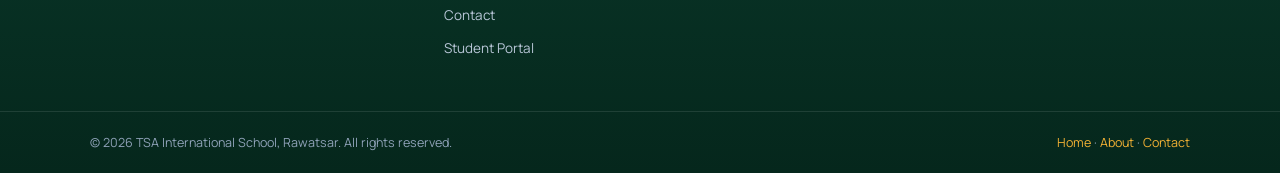
==== commit 70b6af06: "Update website" ====
--- a/frontend/index.html
+++ b/frontend/index.html
@@ -4,9 +4,9 @@
     <meta charset="UTF-8">
     <meta name="viewport" content="width=device-width, initial-scale=1.0">
 
-    <meta name="description" content="Discover Bright Future International School, where academic excellence, creativity and student development come together.">
-
-    <title>Bright Future International School | Home</title>
+    <meta name="description" content="Discover TSA International School, Rawatsar, where academic excellence, creativity and student development come together.">
+
+    <title>TSA International School, Rawatsar | Home</title>
 
     <link rel="stylesheet" href="style.css">
     <script src="config.js"></script>
@@ -17,10 +17,10 @@
     <!-- Navigation -->
     <header class="navbar">
         <a href="index.html" class="logo">
-            <span class="logo-icon">B</span>
+            <span class="logo-icon">T</span>
             <span>
-                Bright Future
-                <small>INTERNATIONAL SCHOOL</small>
+                TSA International
+                <small>SCHOOL, RAWATSAR</small>
             </span>
         </a>
 
@@ -255,8 +255,8 @@
         <div class="footer-top">
             <div class="footer-brand">
                 <a href="index.html" class="footer-logo">
-                    <span class="logo-icon">B</span>
-                    <span>Bright Future<small>INTERNATIONAL SCHOOL</small></span>
+                    <span class="logo-icon">T</span>
+                    <span>TSA<small>INTERNATIONAL SCHOOL, RAWATSAR</small></span>
                 </a>
                 <p class="footer-tagline" data-setting="tagline">Quality Education &middot; Bright Futures</p>
                 <p class="footer-about">A nurturing community where curiosity, confidence and character grow together.</p>
@@ -291,7 +291,7 @@
         </div>
 
         <div class="footer-bottom">
-            <p>&copy; <span id="year"></span> Bright Future International School. All rights reserved.</p>
+            <p>&copy; <span id="year"></span> TSA International School, Rawatsar. All rights reserved.</p>
             <p><a href="index.html">Home</a> &middot; <a href="about.html">About</a> &middot; <a href="contact.html">Contact</a></p>
         </div>
     </footer>
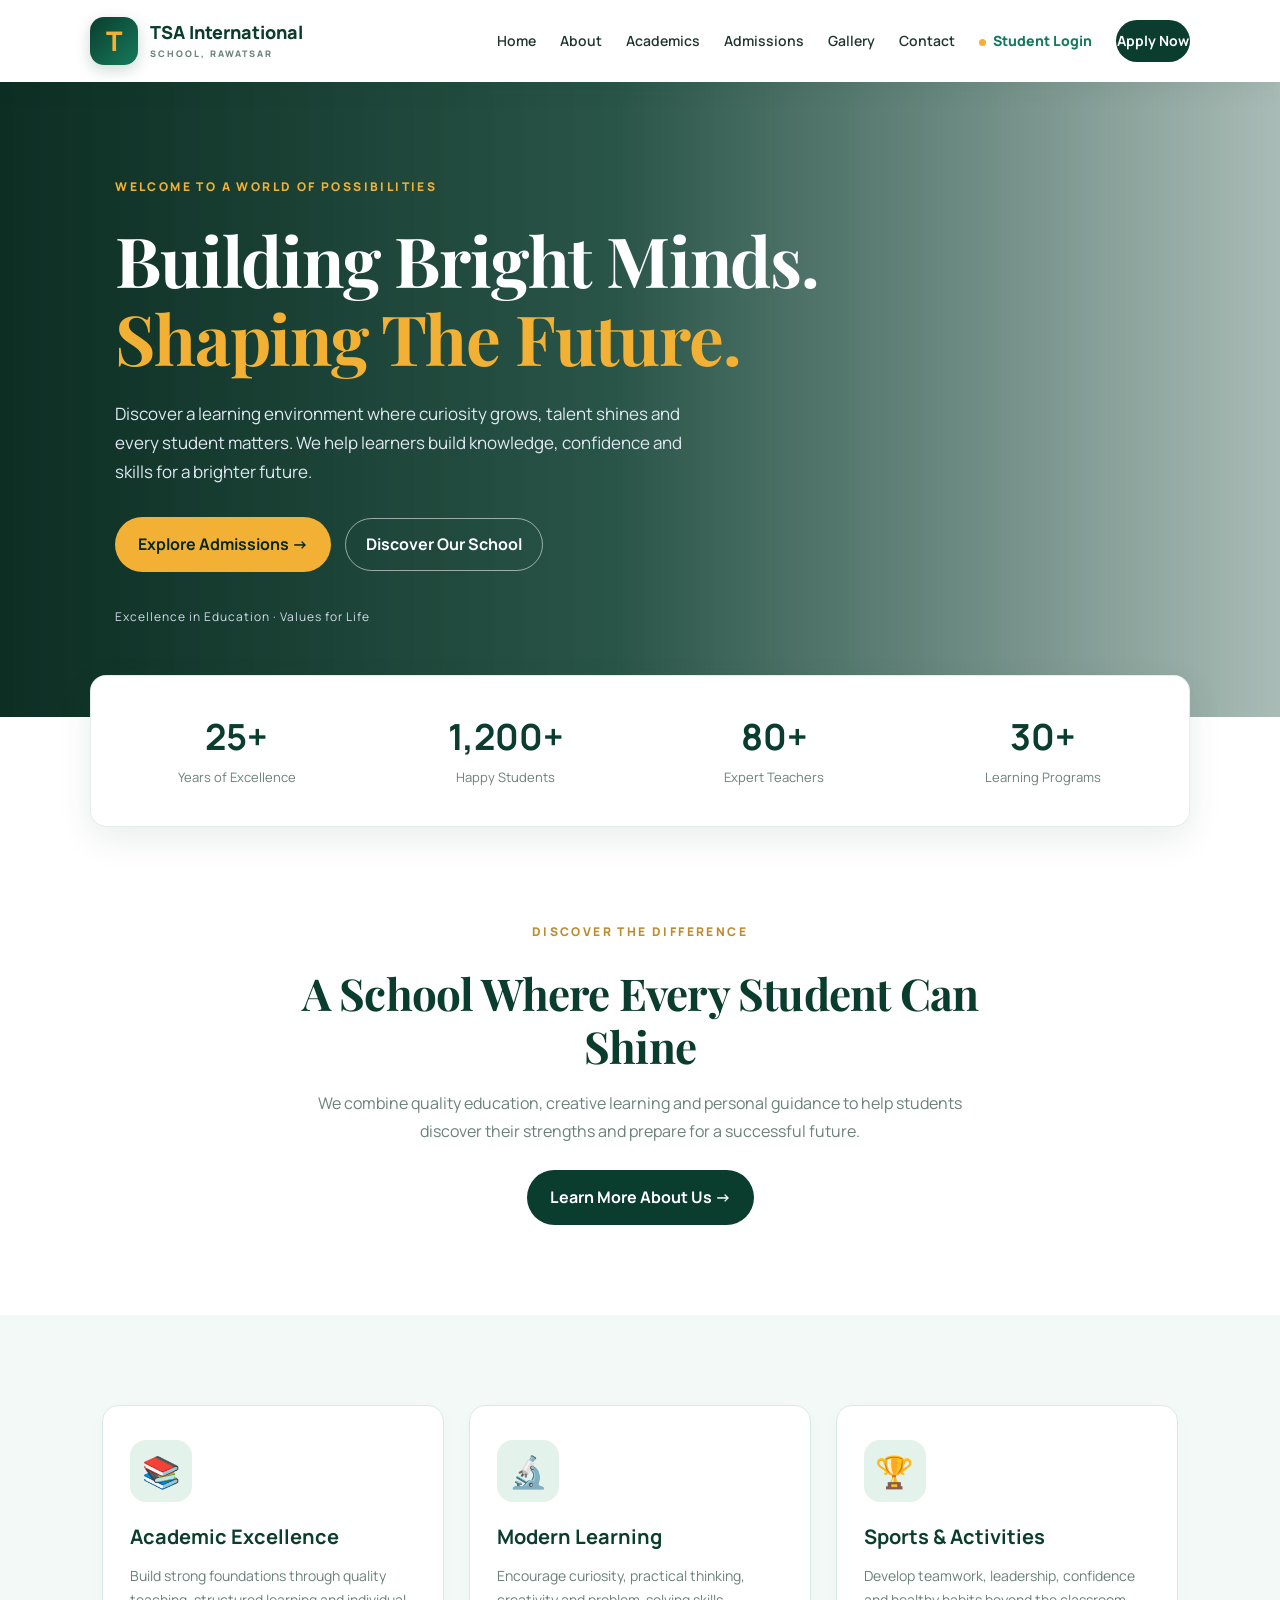
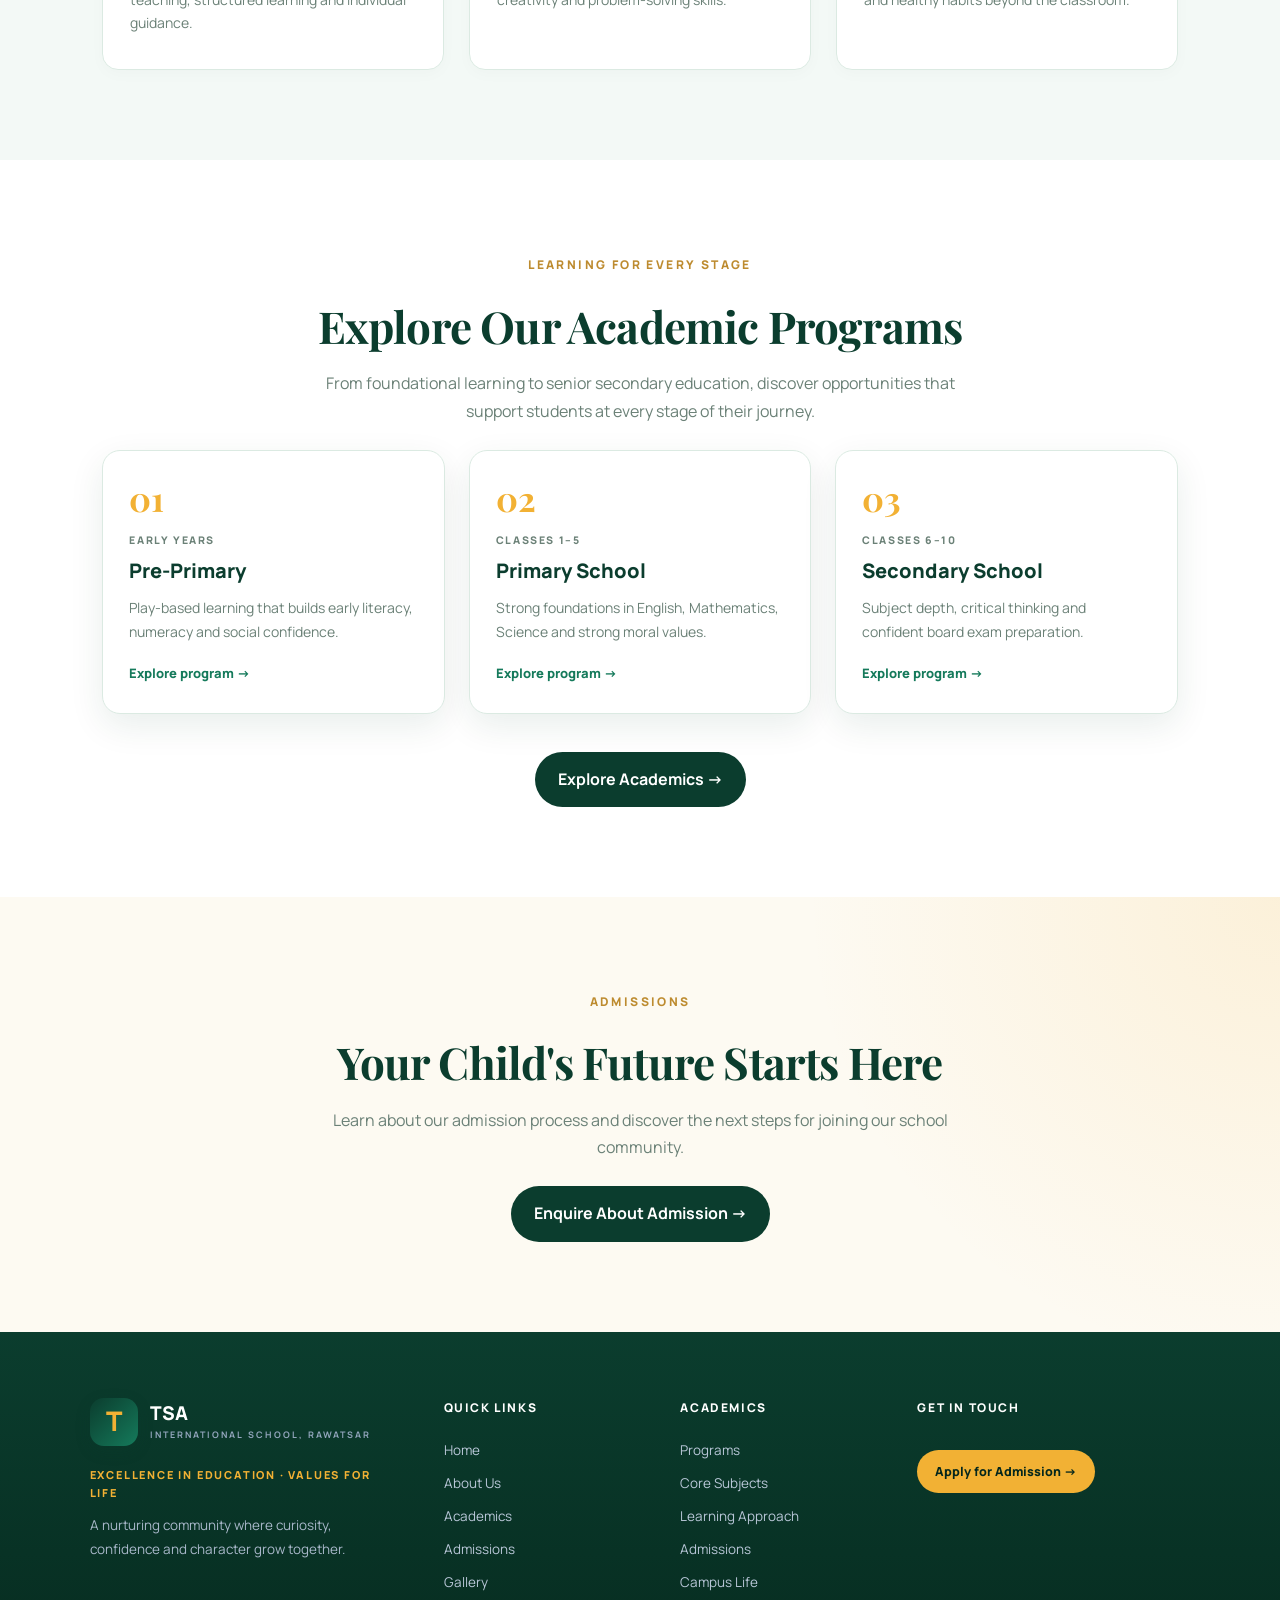
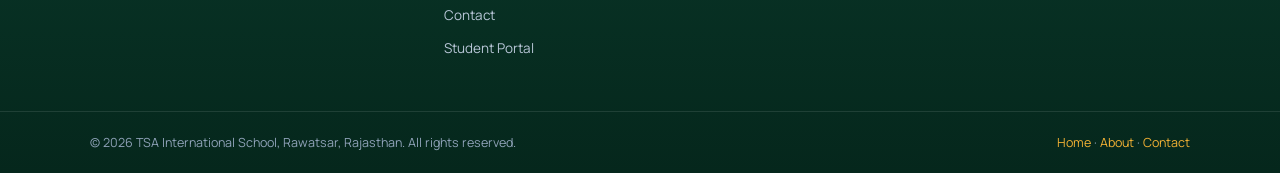
==== commit 8a3241a1: "Rebrand to TSA International School Rawatsar and clean up site content" ====
--- a/frontend/index.html
+++ b/frontend/index.html
@@ -186,15 +186,15 @@
 
                 <article class="program-card">
                     <span class="program-no">02</span>
-                    <span class="program-level">Grades 1–5</span>
+                    <span class="program-level">Classes 1–5</span>
                     <h3>Primary School</h3>
-                    <p>Strong foundations in English, Mathematics, Science and Islamic values.</p>
+                    <p>Strong foundations in English, Mathematics, Science and strong moral values.</p>
                     <a href="academics.html">Explore program →</a>
                 </article>
 
                 <article class="program-card">
                     <span class="program-no">03</span>
-                    <span class="program-level">Grades 6–10</span>
+                    <span class="program-level">Classes 6–10</span>
                     <h3>Secondary School</h3>
                     <p>Subject depth, critical thinking and confident board exam preparation.</p>
                     <a href="academics.html">Explore program →</a>
@@ -213,7 +213,7 @@
             <span class="eyebrow">ADMISSIONS</span>
 
             <h2>
-                Your Child's Bright Future Starts Here
+                Your Child's Future Starts Here
             </h2>
 
             <p>
@@ -258,7 +258,7 @@
                     <span class="logo-icon">T</span>
                     <span>TSA<small>INTERNATIONAL SCHOOL, RAWATSAR</small></span>
                 </a>
-                <p class="footer-tagline" data-setting="tagline">Quality Education &middot; Bright Futures</p>
+                <p class="footer-tagline" data-setting="tagline">Excellence in Education &middot; Values for Life</p>
                 <p class="footer-about">A nurturing community where curiosity, confidence and character grow together.</p>
                 <div class="footer-social" id="socialLinks"></div>
             </div>
@@ -291,7 +291,7 @@
         </div>
 
         <div class="footer-bottom">
-            <p>&copy; <span id="year"></span> TSA International School, Rawatsar. All rights reserved.</p>
+            <p>&copy; <span id="year"></span> TSA International School, Rawatsar, Rajasthan. All rights reserved.</p>
             <p><a href="index.html">Home</a> &middot; <a href="about.html">About</a> &middot; <a href="contact.html">Contact</a></p>
         </div>
     </footer>
--- a/frontend/style.css
+++ b/frontend/style.css
@@ -3,7 +3,7 @@
 
 
 /* =========================================
-   BRIGHT FUTURE INTERNATIONAL SCHOOL
+   TSA INTERNATIONAL SCHOOL, RAWATSAR
    Premium Responsive Website Styles
 ========================================= */
 
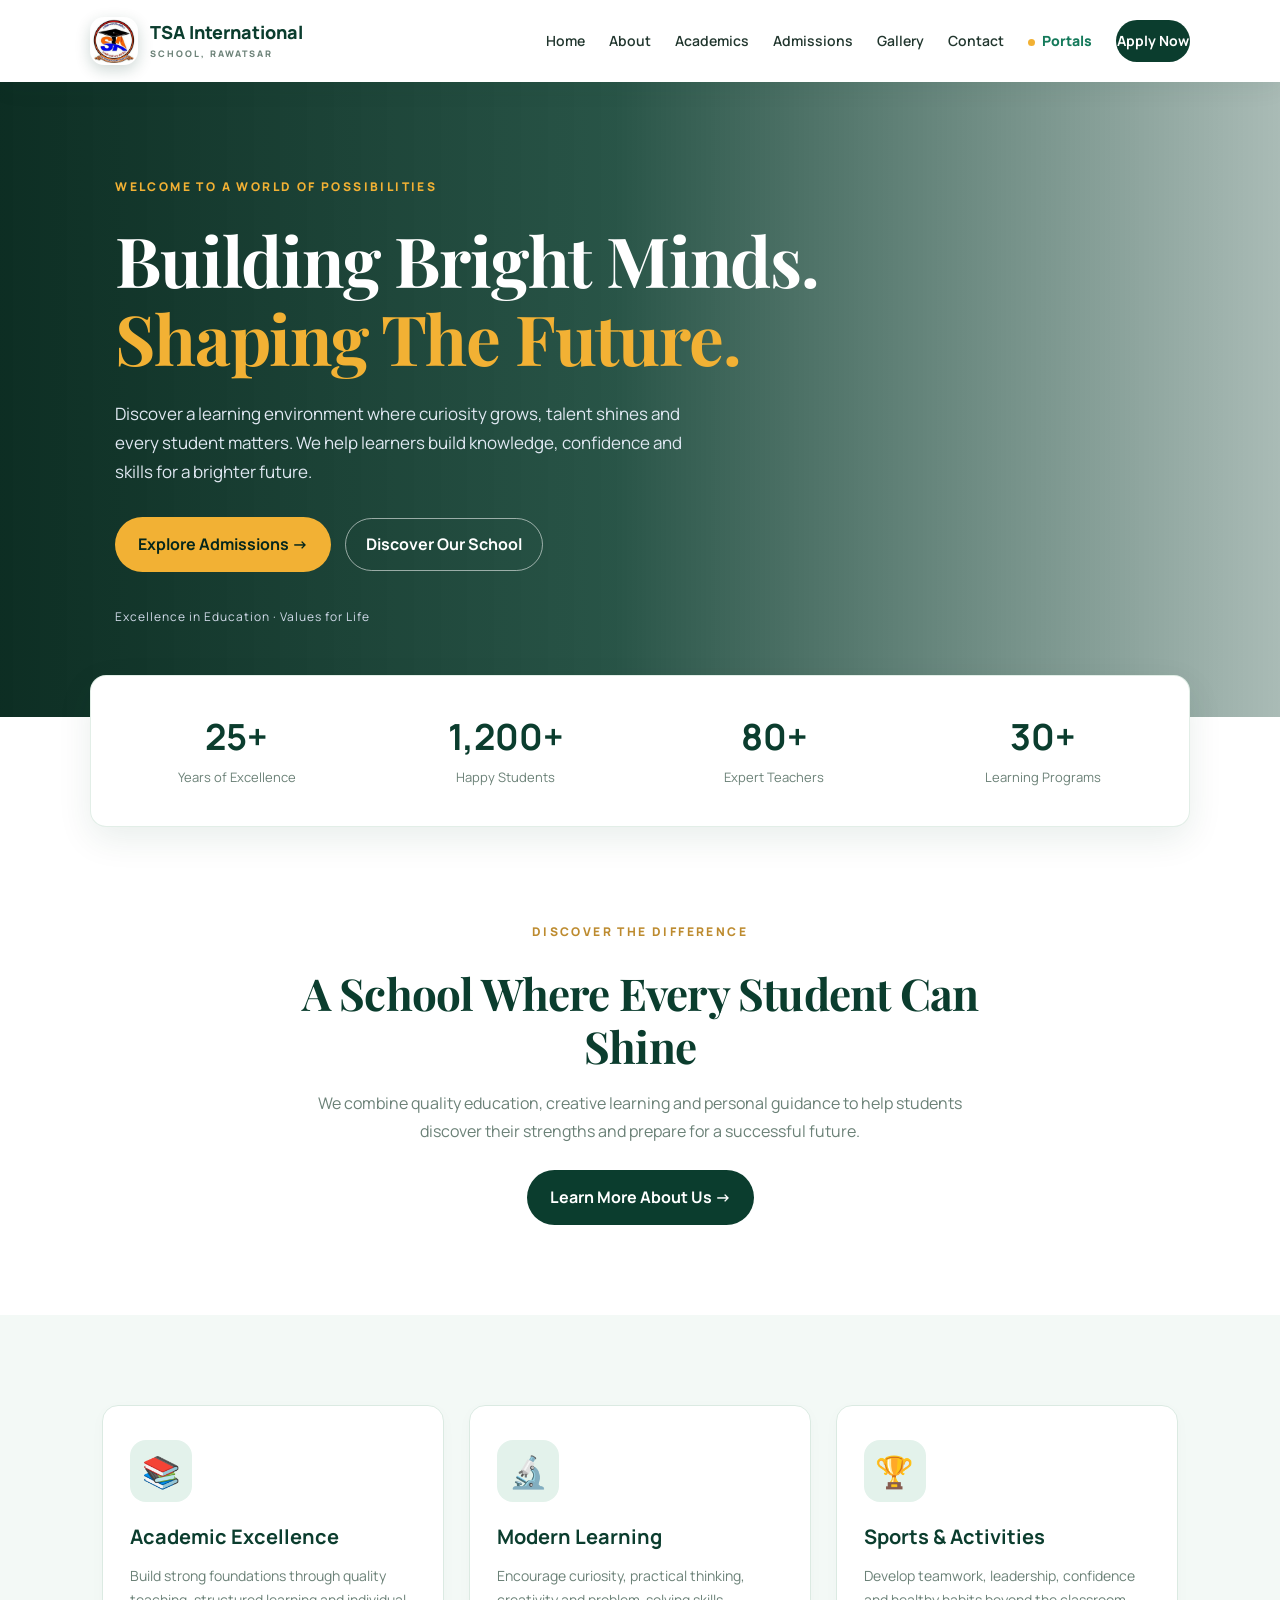
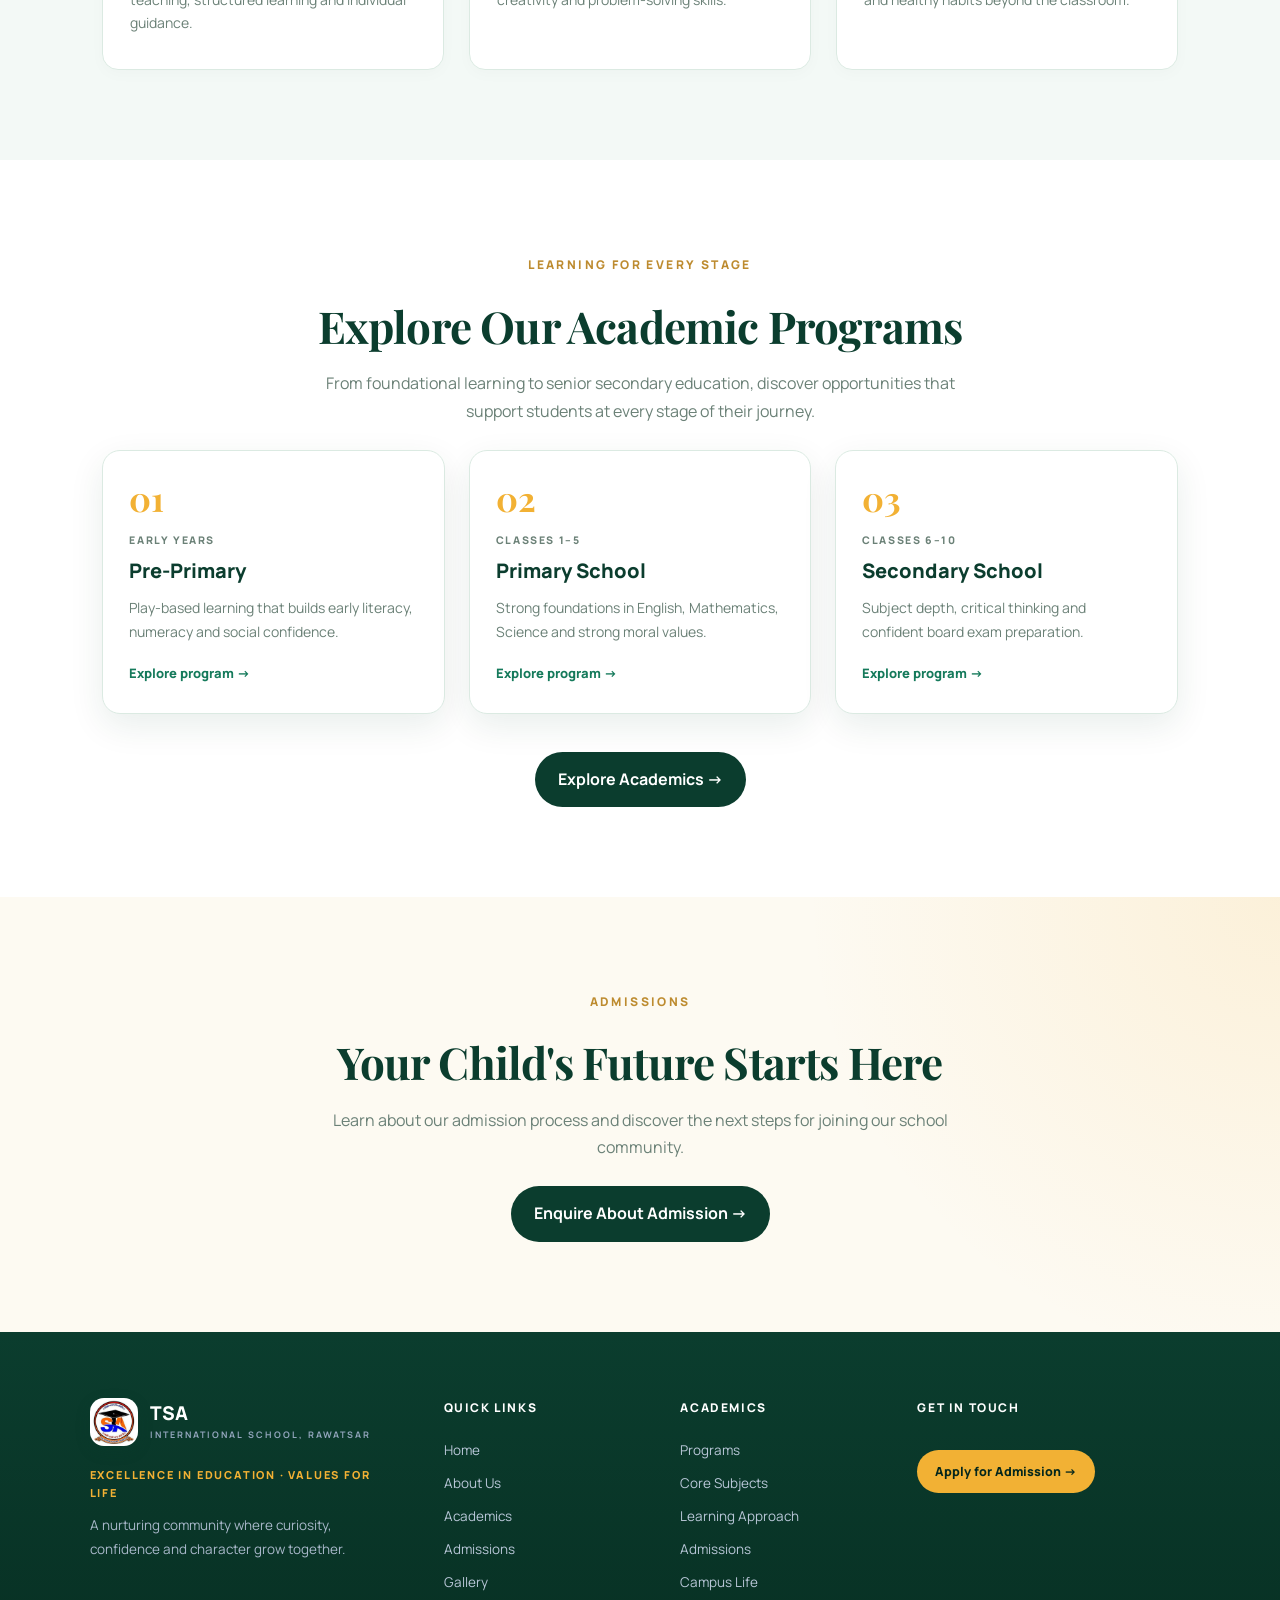
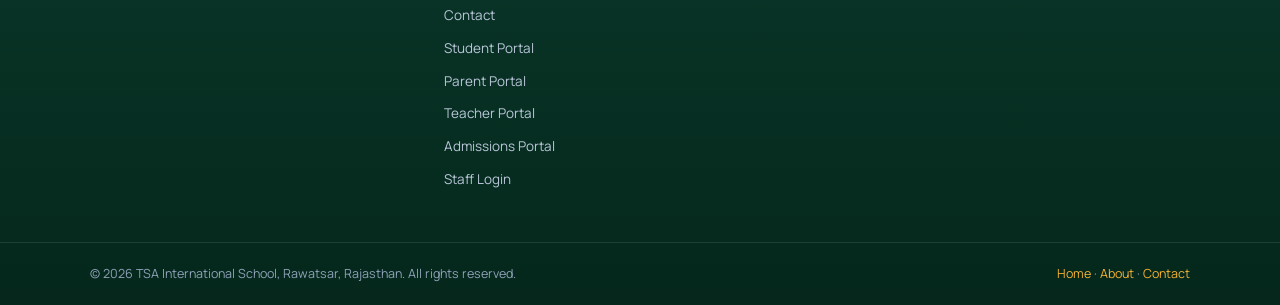
==== commit df658f69: "Add parent, teacher, admissions and owner portals with original TSA logo" ====
--- a/frontend/index.html
+++ b/frontend/index.html
@@ -7,6 +7,7 @@
     <meta name="description" content="Discover TSA International School, Rawatsar, where academic excellence, creativity and student development come together.">
 
     <title>TSA International School, Rawatsar | Home</title>
+    <link rel="icon" href="assets/favicon.png" type="image/png">
 
     <link rel="stylesheet" href="style.css">
     <script src="config.js"></script>
@@ -17,7 +18,7 @@
     <!-- Navigation -->
     <header class="navbar">
         <a href="index.html" class="logo">
-            <span class="logo-icon">T</span>
+            <img src="assets/tsa-logo-256.jpg" alt="TSA International School logo" class="logo-icon logo-img">
             <span>
                 TSA International
                 <small>SCHOOL, RAWATSAR</small>
@@ -40,7 +41,7 @@
             <a href="admissions.html">Admissions</a>
             <a href="gallery.html">Gallery</a>
             <a href="contact.html">Contact</a>
-            <a href="portal.html" class="portal-link">Student Login</a>
+            <a href="portals.html" class="portal-link">Portals</a>
             <a href="admissions.html" class="nav-button">Apply Now</a>
         </nav>
     </header>
@@ -255,7 +256,7 @@
         <div class="footer-top">
             <div class="footer-brand">
                 <a href="index.html" class="footer-logo">
-                    <span class="logo-icon">T</span>
+                    <img src="assets/tsa-logo-256.jpg" alt="TSA International School logo" class="logo-icon logo-img">
                     <span>TSA<small>INTERNATIONAL SCHOOL, RAWATSAR</small></span>
                 </a>
                 <p class="footer-tagline" data-setting="tagline">Excellence in Education &middot; Values for Life</p>
@@ -272,6 +273,10 @@
                 <a href="gallery.html">Gallery</a>
                 <a href="contact.html">Contact</a>
                 <a href="portal.html">Student Portal</a>
+                <a href="parent.html">Parent Portal</a>
+                <a href="teacher.html">Teacher Portal</a>
+                <a href="admissions-portal.html">Admissions Portal</a>
+                <a href="admin/index.html">Staff Login</a>
             </div>
 
             <div class="footer-col">
--- a/frontend/style.css
+++ b/frontend/style.css
@@ -121,6 +121,12 @@
     transition: transform var(--transition);
 }
 
+.logo-img {
+    object-fit: cover;
+    background: #fff;
+    padding: 2px;
+}
+
 .logo:hover .logo-icon {
     transform: rotate(-5deg) scale(1.05);
 }
@@ -1841,6 +1847,16 @@
     font-size: 13.5px;
 }
 
+.table-wrap {
+    width: 100%;
+    overflow-x: auto;
+    -webkit-overflow-scrolling: touch;
+}
+
+.table-wrap .portal-table {
+    min-width: 520px;
+}
+
 .portal-table th,
 .portal-table td {
     padding: 10px 12px;
@@ -1880,6 +1896,206 @@
     color: var(--muted);
     font-size: 13.5px;
     line-height: 1.7;
+}
+
+/* Portal tabs, forms and toolbars */
+.portal-tabs {
+    display: flex;
+    flex-wrap: wrap;
+    gap: 8px;
+    margin: 0 0 24px;
+}
+
+.portal-tab {
+    padding: 10px 18px;
+    border: 1px solid var(--border);
+    border-radius: 999px;
+    background: var(--white);
+    color: var(--navy);
+    font-family: inherit;
+    font-size: 13px;
+    font-weight: 800;
+    cursor: pointer;
+    transition: all var(--transition);
+}
+
+.portal-tab:hover {
+    border-color: var(--blue);
+    color: var(--blue);
+}
+
+.portal-tab.active {
+    background: var(--navy);
+    border-color: var(--navy);
+    color: var(--white);
+}
+
+.portal-section[hidden] {
+    display: none;
+}
+
+.portal-card form {
+    display: flex;
+    flex-direction: column;
+}
+
+.portal-card label {
+    margin: 12px 0 6px;
+    color: var(--navy);
+    font-size: 11.5px;
+    font-weight: 800;
+    letter-spacing: 0.6px;
+    text-transform: uppercase;
+}
+
+.portal-card input,
+.portal-card select,
+.portal-card textarea {
+    width: 100%;
+    padding: 12px 14px;
+    border: 1px solid var(--border);
+    border-radius: 11px;
+    background: var(--white);
+    color: var(--text);
+    font-family: inherit;
+    font-size: 14px;
+    transition: border-color 0.25s ease, box-shadow 0.25s ease;
+}
+
+.portal-card input:focus,
+.portal-card select:focus,
+.portal-card textarea:focus {
+    outline: none;
+    border-color: var(--blue);
+    box-shadow: 0 0 0 3px rgba(21, 122, 91, 0.12);
+}
+
+.portal-card textarea {
+    resize: vertical;
+    min-height: 96px;
+}
+
+.portal-card .primary-button,
+.portal-card .secondary-button {
+    margin-top: 14px;
+    justify-content: center;
+    font-family: inherit;
+    font-size: 14px;
+    cursor: pointer;
+}
+
+.portal-card .secondary-button,
+.portal-dash .secondary-button {
+    background: var(--white);
+    border-color: var(--border);
+    color: var(--navy);
+}
+
+.portal-card .secondary-button:hover,
+.portal-dash .secondary-button:hover {
+    background: var(--blue-light);
+    border-color: var(--blue);
+    color: var(--navy);
+}
+
+.portal-toolbar {
+    display: flex;
+    flex-wrap: wrap;
+    align-items: flex-end;
+    gap: 12px;
+    margin-bottom: 18px;
+}
+
+.portal-toolbar label {
+    margin: 0 0 5px;
+}
+
+.portal-toolbar input,
+.portal-toolbar select {
+    min-width: 160px;
+}
+
+.portal-toolbar .primary-button,
+.portal-toolbar .secondary-button {
+    margin-top: 0;
+}
+
+.portal-toolbar .grow {
+    flex: 1 1 220px;
+}
+
+.portal-note {
+    padding: 12px 14px;
+    margin-top: 10px;
+    border-radius: 12px;
+    background: var(--blue-light);
+    color: var(--text);
+    font-size: 13.5px;
+    line-height: 1.7;
+}
+
+.portal-note strong {
+    display: block;
+    margin-bottom: 4px;
+    color: var(--navy);
+}
+
+.portal-note .muted {
+    margin: 6px 0 0;
+}
+
+.portal-actions {
+    display: flex;
+    flex-wrap: wrap;
+    gap: 8px;
+    margin-top: 10px;
+}
+
+.portal-actions .primary-button,
+.portal-actions .secondary-button {
+    margin-top: 0;
+    padding: 9px 14px;
+    font-size: 12.5px;
+}
+
+.portal-list-item {
+    padding: 16px 0;
+    border-bottom: 1px solid var(--border);
+}
+
+.portal-list-item:first-child {
+    padding-top: 0;
+}
+
+.portal-list-item:last-child {
+    border-bottom: 0;
+    padding-bottom: 0;
+}
+
+.portal-list-item h4 {
+    display: flex;
+    flex-wrap: wrap;
+    align-items: center;
+    gap: 8px;
+    margin: 0 0 6px;
+    color: var(--navy);
+    font-size: 15px;
+}
+
+.portal-list-item p {
+    margin: 0 0 6px;
+    color: var(--text);
+    font-size: 13.5px;
+    line-height: 1.7;
+}
+
+.portal-empty {
+    padding: 18px;
+    border: 1px dashed var(--border);
+    border-radius: 12px;
+    color: var(--muted);
+    font-size: 13.5px;
+    text-align: center;
 }
 
 /* Student Login link in navbar */
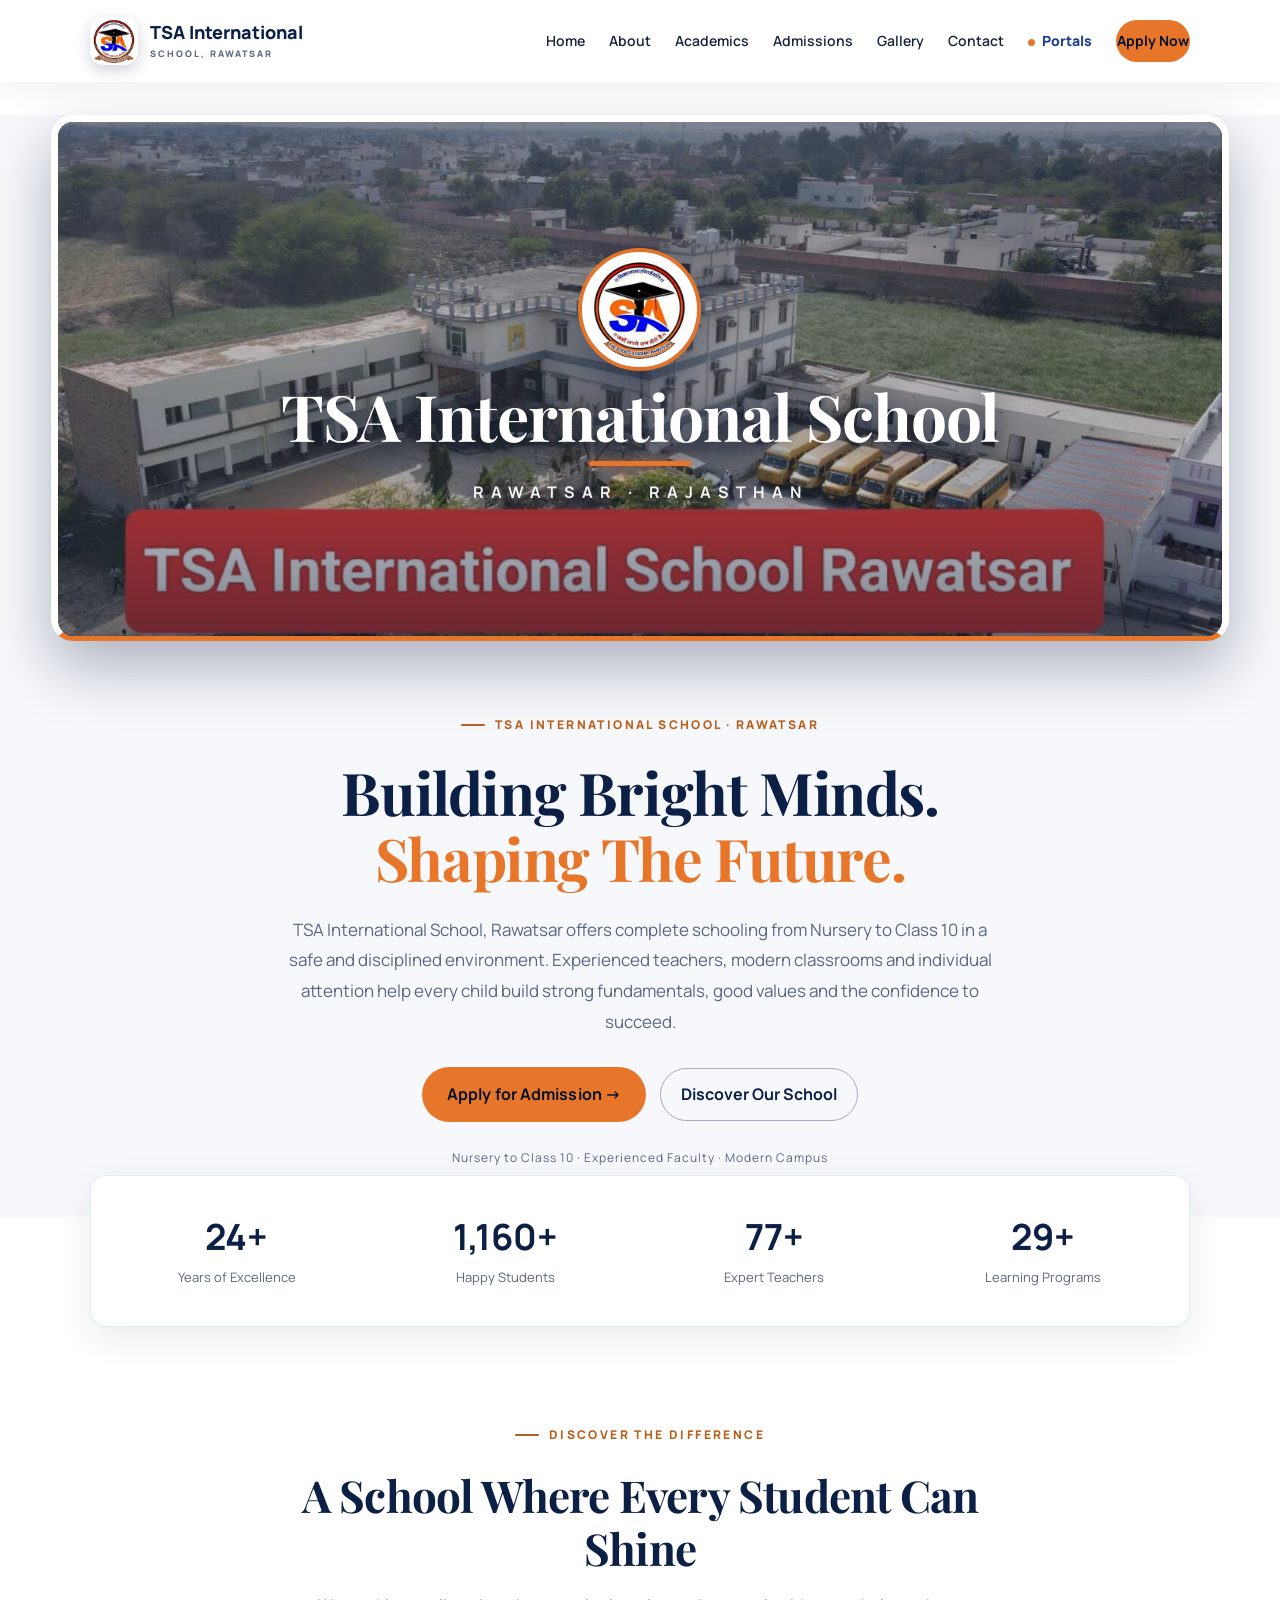
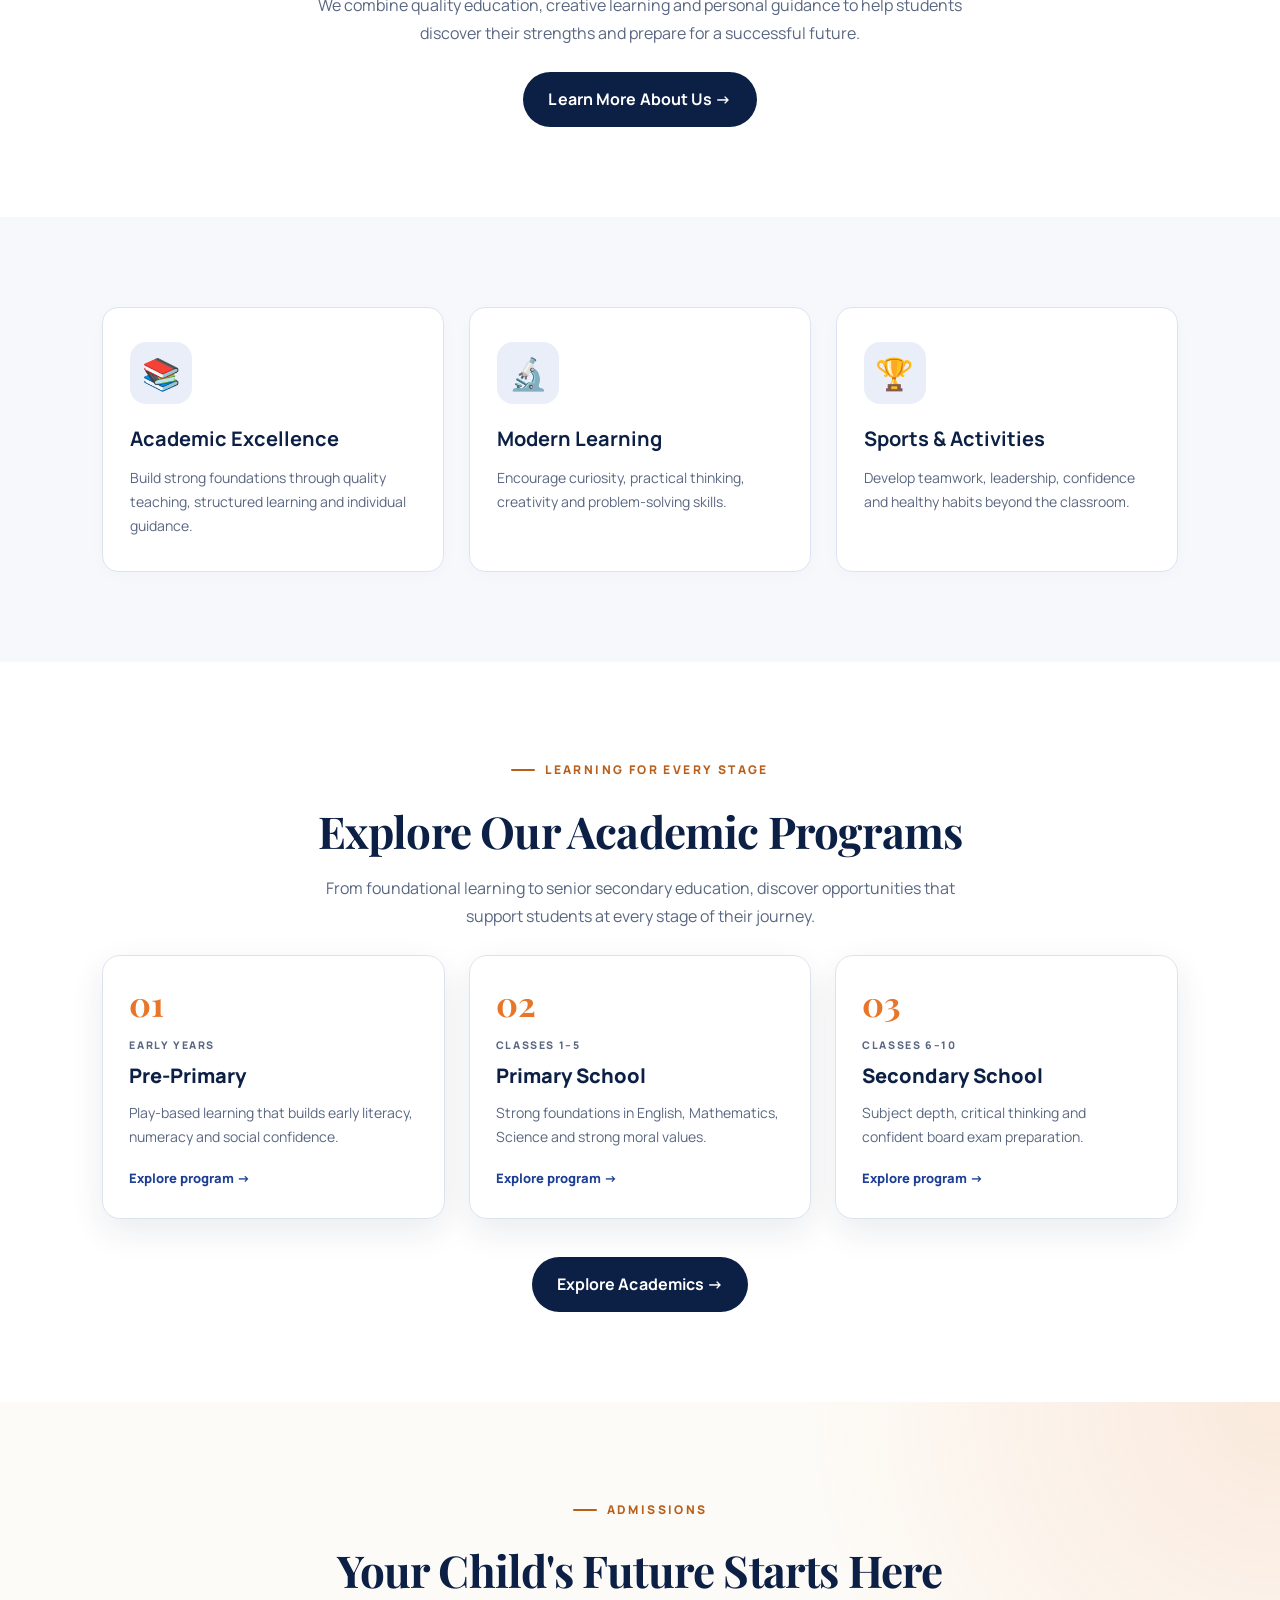
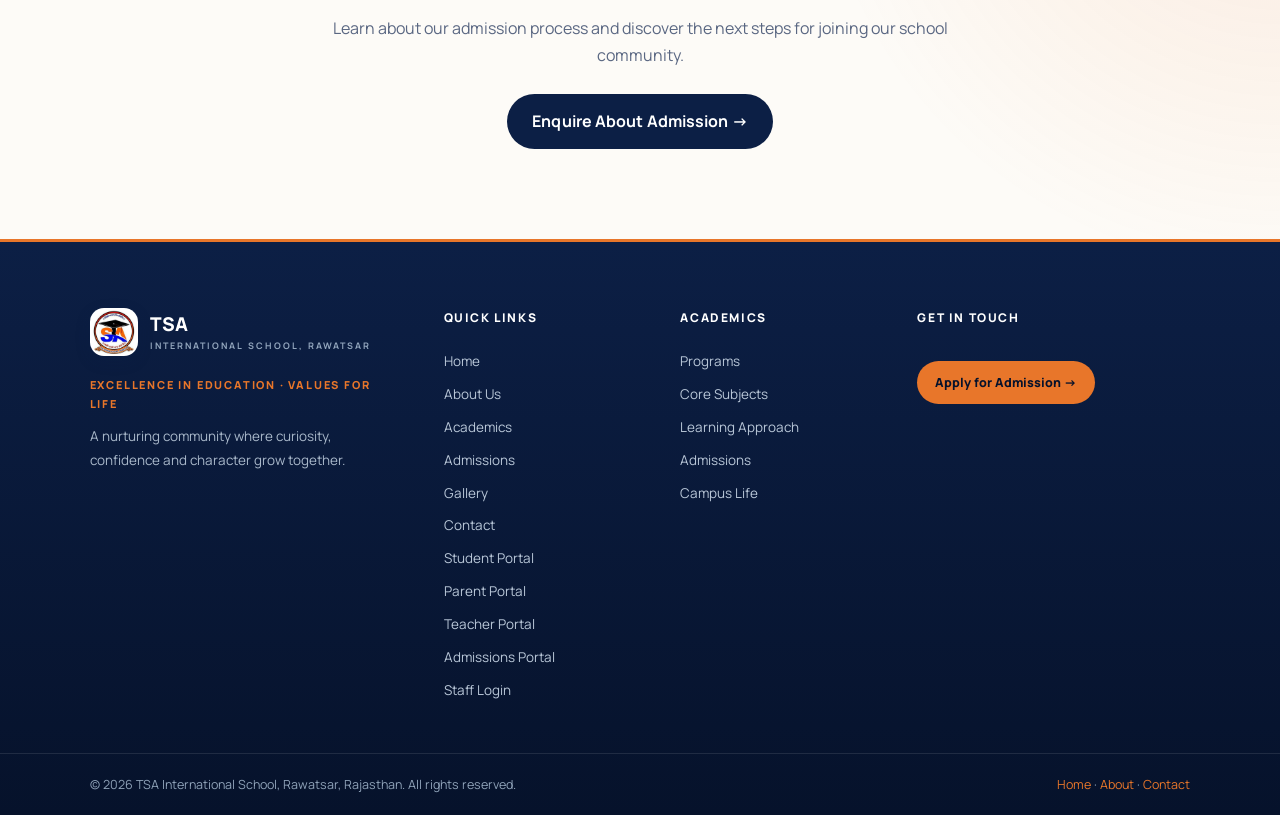
==== commit 1272aacd: "Update school website" ====
--- a/frontend/index.html
+++ b/frontend/index.html
@@ -48,13 +48,28 @@
 
     <main>
 
-        <!-- Hero Section -->
-        <section class="hero" id="home">
+        <!-- TSA HOMEPAGE HERO: full-width campus photo, headline below -->
+        <section class="hero hero--home" id="home">
+            <div class="hero-media">
+                <img
+                    src="assets/school-building.jpg"
+                    alt="TSA International School campus in Rawatsar"
+                    loading="eager"
+                    fetchpriority="high">
+
+                <div class="hero-badge">
+                    <img
+                        class="hero-crest"
+                        src="assets/tsa-logo-256.jpg"
+                        alt="TSA International School crest">
+                    <h2 class="hero-school-name">TSA International School</h2>
+                    <span class="hero-school-rule" aria-hidden="true"></span>
+                    <p class="hero-school-place">Rawatsar &middot; Rajasthan</p>
+                </div>
+            </div>
+
             <div class="hero-content">
-
-                <span class="eyebrow">
-                    WELCOME TO A WORLD OF POSSIBILITIES
-                </span>
+                <span class="eyebrow">TSA International School &middot; Rawatsar</span>
 
                 <h1 data-setting="hero_title">
                     Building Bright Minds.<br>
@@ -62,15 +77,16 @@
                 </h1>
 
                 <p data-setting="hero_subtitle">
-                    Discover a learning environment where curiosity
-                    grows, talent shines and every student matters.
-                    We help learners build knowledge, confidence
-                    and skills for a brighter future.
+                    TSA International School, Rawatsar offers complete schooling
+                    from Nursery to Class 10 in a safe and disciplined environment.
+                    Experienced teachers, modern classrooms and individual attention
+                    help every child build strong fundamentals, good values and the
+                    confidence to succeed.
                 </p>
 
                 <div class="hero-actions">
                     <a href="admissions.html" class="primary-button">
-                        Explore Admissions →
+                        Apply for Admission &rarr;
                     </a>
 
                     <a href="about.html" class="secondary-button">
@@ -79,9 +95,8 @@
                 </div>
 
                 <div class="hero-note">
-                    Excellence in Education · Values for Life
+                    Nursery to Class 10 &middot; Experienced Faculty &middot; Modern Campus
                 </div>
-
             </div>
         </section>
 
@@ -302,4 +317,4 @@
     </footer>
 
 </body>
-</html>
+</html>
--- a/frontend/style.css
+++ b/frontend/style.css
@@ -9,24 +9,42 @@
 
 /* 1. Global Variables */
 :root {
-    --navy: #0b3d2e;
-    --navy-dark: #05271c;
-    --blue: #157a5b;
-    --blue-light: #e3f2eb;
-    --gold: #f2b134;
-    --gold-light: #ffd98a;
-    --light: #f3f9f6;
+    --navy: #0c1f45;
+    --navy-dark: #06122b;
+    --blue: #1e3f94;
+    --blue-light: #e9eef9;
+    --gold: #e8762a;
+    --gold-light: #f7c7a2;
+    --light: #f6f8fc;
     --white: #ffffff;
-    --text: #21362e;
-    --muted: #6b8177;
-    --border: #dbeae2;
-    --shadow: 0 12px 35px rgba(11, 61, 46, 0.09);
-    --shadow-hover: 0 20px 45px rgba(11, 61, 46, 0.15);
+    --text: #16233f;
+    --muted: #5a6782;
+    --border: #dce3f0;
+    --shadow: 0 12px 35px rgba(12, 31, 69, 0.09);
+    --shadow-hover: 0 20px 45px rgba(12, 31, 69, 0.15);
     --radius: 16px;
     --transition: 0.3s ease;
 }
 
+/* Scroll-reveal base (activated by script.js) */
+.reveal {
+    opacity: 0;
+    transform: translateY(26px);
+    transition:
+        opacity 0.7s ease,
+        transform 0.7s ease;
+}
+
+.reveal.is-visible {
+    opacity: 1;
+    transform: none;
+}
+
 /* 2. Reset */
+[hidden] {
+    display: none !important;
+}
+
 * {
     margin: 0;
     padding: 0;
@@ -85,7 +103,7 @@
     position: sticky;
     top: 0;
     z-index: 1000;
-    box-shadow: 0 4px 25px rgba(11, 61, 46, 0.07);
+    box-shadow: 0 4px 25px rgba(12, 31, 69, 0.07);
     backdrop-filter: blur(14px);
 }
 
@@ -117,7 +135,7 @@
     background: linear-gradient(135deg, var(--navy), var(--blue));
     color: var(--gold);
     font-size: 27px;
-    box-shadow: 0 5px 15px rgba(11, 61, 46, 0.2);
+    box-shadow: 0 5px 15px rgba(12, 31, 69, 0.2);
     transition: transform var(--transition);
 }
 
@@ -160,7 +178,7 @@
 }
 
 .nav-links a:hover {
-    color: #b78629;
+    color: #b85f1b;
 }
 
 .nav-button,
@@ -169,24 +187,38 @@
     justify-content: center;
     align-items: center;
     gap: 8px;
-    padding: 13px 22px;
+    padding: 13px 24px;
     border: 1px solid transparent;
-    border-radius: 9px;
+    border-radius: 10px;
     background: var(--navy);
     color: var(--white);
     font-weight: 700;
+    letter-spacing: 0.1px;
     transition:
         transform var(--transition),
         background var(--transition),
+        color var(--transition),
         box-shadow var(--transition);
 }
 
-.nav-button:hover,
 .primary-button:hover {
     background: var(--blue);
     color: var(--white);
     transform: translateY(-3px);
-    box-shadow: 0 8px 20px rgba(11, 61, 46, 0.18);
+    box-shadow: 0 10px 24px rgba(12, 31, 69, 0.22);
+}
+
+/* Header call-to-action picks up the orange from the school crest. */
+.nav-button {
+    background: var(--gold);
+    color: var(--navy-dark);
+}
+
+.nav-button:hover {
+    background: var(--navy);
+    color: var(--white);
+    transform: translateY(-3px);
+    box-shadow: 0 10px 24px rgba(12, 31, 69, 0.22);
 }
 
 .menu-toggle {
@@ -211,12 +243,29 @@
     background:
         linear-gradient(
             90deg,
-            rgba(5, 39, 28, 0.97) 0%,
-            rgba(11, 61, 46, 0.88) 48%,
-            rgba(11, 61, 46, 0.35) 100%
+            rgba(6, 18, 43, 0.97) 0%,
+            rgba(12, 31, 69, 0.88) 48%,
+            rgba(12, 31, 69, 0.35) 100%
         ),
-        url("https://images.unsplash.com/photo-1580582932707-520aed937b7b?auto=format&fit=crop&w=1800&q=85")
+        var(--hero-img, url("https://images.unsplash.com/photo-1580582932707-520aed937b7b?auto=format&fit=crop&w=1800&q=85"))
         center / cover no-repeat;
+}
+
+/* Every page opens on a different photograph. */
+.hero--about {
+    --hero-img: url("https://images.unsplash.com/photo-1571260899304-425eee4c7efc?auto=format&fit=crop&w=1800&q=85");
+}
+
+.hero--academics {
+    --hero-img: url("https://images.unsplash.com/photo-1509062522246-3755977927d7?auto=format&fit=crop&w=1800&q=85");
+}
+
+.hero--admissions {
+    --hero-img: url("https://images.unsplash.com/photo-1562774053-701939374585?auto=format&fit=crop&w=1800&q=85");
+}
+
+.hero--contact {
+    --hero-img: url("https://images.unsplash.com/photo-1497366754035-f200968a6e72?auto=format&fit=crop&w=1800&q=85");
 }
 
 .hero-content {
@@ -225,13 +274,24 @@
 }
 
 .eyebrow {
-    display: inline-block;
+    display: inline-flex;
+    align-items: center;
+    gap: 10px;
     margin-bottom: 12px;
-    color: #bd8b2f;
+    color: #b85f1b;
     font-size: 12px;
     font-weight: 800;
     letter-spacing: 2.5px;
     text-transform: uppercase;
+}
+
+.eyebrow::before {
+    content: "";
+    width: 24px;
+    height: 2px;
+    background: currentColor;
+    border-radius: 2px;
+    flex: 0 0 auto;
 }
 
 .hero .eyebrow {
@@ -384,7 +444,7 @@
     border: 1px solid var(--border);
     border-radius: var(--radius);
     text-align: left;
-    box-shadow: 0 4px 16px rgba(11, 61, 46, 0.025);
+    box-shadow: 0 4px 16px rgba(12, 31, 69, 0.025);
     transition:
         transform var(--transition),
         box-shadow var(--transition),
@@ -404,7 +464,7 @@
 
 .feature-card:hover {
     transform: translateY(-7px);
-    border-color: #d6b566;
+    border-color: #e7a877;
     box-shadow: var(--shadow-hover);
 }
 
@@ -443,10 +503,10 @@
     background:
         radial-gradient(
             circle at top right,
-            rgba(242, 177, 52, 0.13),
+            rgba(232, 118, 42, 0.13),
             transparent 35%
         ),
-        #fdfaf2;
+        #fdfbf7;
 }
 
 /* 9. Images and Gallery */
@@ -505,7 +565,7 @@
 textarea:focus,
 select:focus {
     border-color: var(--blue);
-    box-shadow: 0 0 0 3px rgba(21, 122, 91, 0.12);
+    box-shadow: 0 0 0 3px rgba(30, 63, 148, 0.12);
 }
 
 textarea {
@@ -1081,7 +1141,7 @@
     position: fixed;
     inset: 0;
     z-index: 120;
-    background: rgba(5, 39, 28, 0.6);
+    background: rgba(6, 18, 43, 0.6);
     display: grid;
     place-items: center;
     padding: 22px;
@@ -1190,7 +1250,7 @@
     border: 1px solid var(--border);
     border-radius: 20px;
     overflow: hidden;
-    box-shadow: 0 10px 30px rgba(11, 61, 46, 0.08);
+    box-shadow: 0 10px 30px rgba(12, 31, 69, 0.08);
     transition: transform 0.35s ease, box-shadow 0.35s ease;
 }
 
@@ -1205,7 +1265,7 @@
 
 .faculty-card:hover {
     transform: translateY(-8px);
-    box-shadow: 0 24px 55px rgba(11, 61, 46, 0.18);
+    box-shadow: 0 24px 55px rgba(12, 31, 69, 0.18);
 }
 
 .faculty-media {
@@ -1235,7 +1295,7 @@
     position: absolute;
     inset: auto 0 0 0;
     padding: 70px 22px 18px;
-    background: linear-gradient(180deg, transparent 0%, rgba(5, 39, 28, 0.55) 45%, rgba(5, 39, 28, 0.92) 100%);
+    background: linear-gradient(180deg, transparent 0%, rgba(6, 18, 43, 0.55) 45%, rgba(6, 18, 43, 0.92) 100%);
     color: var(--white);
 }
 
@@ -1398,7 +1458,7 @@
 }
 
 .program-card a:hover {
-    color: #b8862f;
+    color: #b85f1b;
 }
 
 @media (max-width: 900px) {
@@ -1422,6 +1482,7 @@
 /* ---------- Rich footer ---------- */
 .site-footer {
     padding: 0;
+    border-top: 3px solid var(--gold);
     text-align: left;
     background: linear-gradient(180deg, var(--navy) 0%, var(--navy-dark) 100%);
     color: #c8d4e3;
@@ -1602,7 +1663,7 @@
     margin: 0 3% 46px;
     padding: 84px 5% 76px;
     border-radius: 36px;
-    background: linear-gradient(180deg, var(--light) 0%, #e7f2ec 100%);
+    background: linear-gradient(180deg, var(--light) 0%, #e8eff9 100%);
 }
 
 #faculty .eyebrow {
@@ -1633,6 +1694,7 @@
     padding: 38px 34px;
     background: var(--white);
     border: 1px solid var(--border);
+    border-top: 4px solid var(--gold);
     border-radius: 22px;
     box-shadow: var(--shadow);
 }
@@ -1675,12 +1737,22 @@
 .portal-login-card input:focus {
     outline: none;
     border-color: var(--blue);
-    box-shadow: 0 0 0 3px rgba(21, 122, 91, 0.12);
+    box-shadow: 0 0 0 3px rgba(30, 63, 148, 0.12);
 }
 
 .portal-login-card .primary-button {
     margin-top: 22px;
     justify-content: center;
+    background: linear-gradient(135deg, var(--gold), #d2641c);
+    color: var(--navy-dark);
+    box-shadow: 0 10px 24px rgba(232, 118, 42, 0.28);
+}
+
+.portal-login-card .primary-button:hover {
+    background: linear-gradient(135deg, #f08a41, var(--gold));
+    color: var(--navy-dark);
+    transform: translateY(-3px);
+    box-shadow: 0 14px 30px rgba(232, 118, 42, 0.34);
 }
 
 .portal-hint {
@@ -1729,6 +1801,7 @@
     padding: 22px;
     background: var(--white);
     border: 1px solid var(--border);
+    border-top: 3px solid var(--gold);
     border-radius: 18px;
     box-shadow: var(--shadow);
     text-align: center;
@@ -1766,6 +1839,7 @@
     margin-bottom: 22px;
     background: var(--white);
     border: 1px solid var(--border);
+    border-top: 3px solid var(--gold);
     border-radius: 18px;
     box-shadow: var(--shadow);
 }
@@ -1832,8 +1906,8 @@
 }
 
 .pill.warn {
-    background: #fff4de;
-    color: #b7791f;
+    background: #fff2e8;
+    color: #b85f1b;
 }
 
 .pill.bad {
@@ -1920,17 +1994,20 @@
 }
 
 .portal-tab:hover {
-    border-color: var(--blue);
-    color: var(--blue);
+    border-color: var(--gold);
+    color: #b85f1b;
 }
 
 .portal-tab.active {
-    background: var(--navy);
-    border-color: var(--navy);
-    color: var(--white);
-}
-
-.portal-section[hidden] {
+    background: var(--gold);
+    border-color: var(--gold);
+    color: var(--navy-dark);
+}
+
+.portal-section[hidden],
+.portal-card[hidden],
+.portal-login[hidden],
+.portal-dash[hidden] {
     display: none;
 }
 
@@ -1967,7 +2044,7 @@
 .portal-card textarea:focus {
     outline: none;
     border-color: var(--blue);
-    box-shadow: 0 0 0 3px rgba(21, 122, 91, 0.12);
+    box-shadow: 0 0 0 3px rgba(30, 63, 148, 0.12);
 }
 
 .portal-card textarea {
@@ -1976,6 +2053,19 @@
 }
 
 .portal-card .primary-button,
+.portal-card .primary-button {
+    background: linear-gradient(135deg, var(--gold), #d2641c);
+    color: var(--navy-dark);
+    box-shadow: 0 10px 24px rgba(232, 118, 42, 0.26);
+}
+
+.portal-card .primary-button:hover {
+    background: linear-gradient(135deg, #f08a41, var(--gold));
+    color: var(--navy-dark);
+    transform: translateY(-3px);
+    box-shadow: 0 14px 30px rgba(232, 118, 42, 0.32);
+}
+
 .portal-card .secondary-button {
     margin-top: 14px;
     justify-content: center;
@@ -1993,9 +2083,9 @@
 
 .portal-card .secondary-button:hover,
 .portal-dash .secondary-button:hover {
-    background: var(--blue-light);
-    border-color: var(--blue);
-    color: var(--navy);
+    background: #fdf0e5;
+    border-color: var(--gold);
+    color: #b85f1b;
 }
 
 .portal-toolbar {
@@ -2114,3 +2204,298 @@
     background: var(--gold);
     vertical-align: middle;
 }
+
+/* =====================================================
+   Button feedback — pressed, focus and loading states
+   ===================================================== */
+.primary-button:active,
+.secondary-button:active,
+.nav-button:active,
+.portal-tab:active,
+.filter-btn:active,
+button:active {
+    transform: translateY(1px) scale(0.97);
+    filter: brightness(1.12);
+    box-shadow:
+        0 0 0 4px rgba(201, 154, 61, 0.28),
+        0 4px 12px rgba(12, 31, 69, 0.18);
+}
+
+.primary-button:active,
+.nav-button:active {
+    background: var(--blue);
+    color: var(--white);
+}
+
+.secondary-button:active {
+    background: var(--blue-light);
+    border-color: var(--gold);
+    color: var(--navy);
+}
+
+.portal-tab:active,
+.filter-btn:active {
+    border-color: var(--gold);
+    color: var(--navy);
+}
+
+.portal-tab.active:active,
+.filter-btn.active:active {
+    background: var(--blue);
+    color: var(--white);
+}
+
+button:focus-visible,
+.primary-button:focus-visible,
+.secondary-button:focus-visible,
+.nav-button:focus-visible,
+.portal-tab:focus-visible,
+.filter-btn:focus-visible {
+    outline: 3px solid var(--gold);
+    outline-offset: 3px;
+}
+
+/* Forgot-password link inside login forms */
+.forgot-link {
+    background: none;
+    border: 0;
+    padding: 10px 0 0;
+    color: #1e3f94;
+    font: inherit;
+    font-size: 13px;
+    font-weight: 700;
+    text-decoration: underline;
+    cursor: pointer;
+    align-self: flex-start;
+}
+
+.forgot-link:hover {
+    color: #16337a;
+}
+
+
+/* =====================================================
+   Homepage hero: full-bleed campus photo, copy below
+   ===================================================== */
+
+.hero.hero--home {
+    display: block;
+    min-height: 0;
+    padding: 0;
+    color: var(--text);
+    background: var(--light);
+}
+
+.hero--home .hero-media {
+    position: relative;
+    width: min(92%, 1320px);
+    margin: clamp(18px, 2.6vw, 34px) auto 0;
+    aspect-ratio: 1600 / 714;
+    height: auto;
+    overflow: hidden;
+    background: var(--navy);
+    border: 7px solid var(--white);
+    border-bottom: 5px solid var(--gold);
+    border-radius: 22px;
+    box-shadow: 0 26px 60px rgba(6, 18, 43, 0.30);
+}
+
+.hero--home .hero-media::after {
+    content: "";
+    position: absolute;
+    inset: 0;
+    background: linear-gradient(
+        180deg,
+        rgba(6, 18, 43, 0.46) 0%,
+        rgba(6, 18, 43, 0.20) 42%,
+        rgba(6, 18, 43, 0.26) 70%,
+        rgba(6, 18, 43, 0.52) 100%
+    );
+    pointer-events: none;
+}
+
+.hero--home .hero-media > img {
+    display: block;
+    width: 100%;
+    height: 100%;
+    object-fit: cover;
+    object-position: center center;
+    animation: heroSettle 16s ease-out both;
+}
+
+/* ---- Big school name + crest over the photo ---- */
+.hero-badge {
+    position: absolute;
+    inset: 0;
+    z-index: 2;
+    display: flex;
+    flex-direction: column;
+    align-items: center;
+    justify-content: center;
+    gap: clamp(8px, 1.4vh, 16px);
+    padding: 0 6%;
+    text-align: center;
+    pointer-events: none;
+}
+
+.hero-crest {
+    width: clamp(72px, 9vw, 116px);
+    height: clamp(72px, 9vw, 116px);
+    border-radius: 50%;
+    object-fit: cover;
+    background: var(--white);
+    padding: 5px;
+    border: 3px solid var(--white);
+    box-shadow:
+        0 0 0 4px rgba(232, 118, 42, 0.95),
+        0 22px 48px rgba(6, 18, 43, 0.55);
+    animation: crestIn 0.9s cubic-bezier(0.2, 0.8, 0.3, 1.15) both;
+}
+
+.hero-school-name {
+    margin: 2px 0 0;
+    font-family: "Playfair Display", Georgia, "Times New Roman", serif;
+    font-size: clamp(30px, 5vw, 72px);
+    font-weight: 700;
+    letter-spacing: -1px;
+    line-height: 1.05;
+    color: var(--white);
+    text-shadow: 0 4px 26px rgba(6, 18, 43, 0.7);
+    animation: fadeUp 0.9s 0.3s ease both;
+}
+
+.hero-school-rule {
+    width: clamp(64px, 8vw, 116px);
+    height: 5px;
+    border-radius: 4px;
+    background: var(--gold);
+    box-shadow: 0 2px 12px rgba(232, 118, 42, 0.6);
+    animation: fadeUp 0.9s 0.5s ease both;
+}
+
+.hero-school-place {
+    margin: 0;
+    color: rgba(255, 255, 255, 0.94);
+    font-size: clamp(11px, 1.4vw, 16px);
+    font-weight: 700;
+    letter-spacing: clamp(3px, 0.7vw, 7px);
+    text-transform: uppercase;
+    text-shadow: 0 2px 16px rgba(6, 18, 43, 0.75);
+    animation: fadeUp 0.9s 0.65s ease both;
+}
+
+@keyframes crestIn {
+    from {
+        opacity: 0;
+        transform: scale(0.55) translateY(20px);
+    }
+
+    to {
+        opacity: 1;
+        transform: scale(1) translateY(0);
+    }
+}
+
+@keyframes heroSettle {
+    from { transform: scale(1.05); }
+    to { transform: scale(1); }
+}
+
+.hero--home .hero-content {
+    max-width: 900px;
+    margin: 0 auto;
+    padding: clamp(38px, 6vw, 66px) 7% clamp(28px, 5vw, 48px);
+    text-align: center;
+    animation: none;
+}
+
+.hero--home .hero-content > * {
+    animation: fadeUp 0.85s ease both;
+}
+
+.hero--home .hero-content > *:nth-child(1) { animation-delay: 0.30s; }
+.hero--home .hero-content > *:nth-child(2) { animation-delay: 0.45s; }
+.hero--home .hero-content > *:nth-child(3) { animation-delay: 0.60s; }
+.hero--home .hero-content > *:nth-child(4) { animation-delay: 0.75s; }
+.hero--home .hero-content > *:nth-child(5) { animation-delay: 0.90s; }
+
+.hero--home .eyebrow {
+    color: #b85f1b;
+}
+
+.hero--home .eyebrow::before {
+    margin: 0 auto;
+}
+
+.hero--home h1 {
+    max-width: none;
+    color: var(--navy);
+    font-size: clamp(34px, 4.6vw, 62px);
+    letter-spacing: -1.4px;
+}
+
+.hero--home .hero-content > p {
+    max-width: 760px;
+    margin: 0 auto 30px;
+    color: var(--muted);
+    font-size: 17px;
+    line-height: 1.8;
+}
+
+.hero--home .hero-actions {
+    justify-content: center;
+}
+
+.hero--home .secondary-button {
+    color: var(--navy);
+    border-color: rgba(12, 31, 69, 0.35);
+}
+
+.hero--home .secondary-button:hover {
+    background: rgba(12, 31, 69, 0.06);
+    border-color: var(--navy);
+}
+
+.hero--home .hero-note {
+    margin-top: 26px;
+    color: var(--muted);
+}
+
+@media (max-width: 700px) {
+    .hero-badge {
+        justify-content: flex-start;
+        gap: 6px;
+        padding-top: 12px;
+    }
+
+    .hero-crest {
+        width: 50px;
+        height: 50px;
+        padding: 3px;
+        box-shadow:
+            0 0 0 3px rgba(232, 118, 42, 0.95),
+            0 12px 28px rgba(6, 18, 43, 0.5);
+    }
+
+    .hero-school-name {
+        font-size: clamp(23px, 6.4vw, 32px);
+        letter-spacing: -0.5px;
+    }
+
+    .hero-school-rule {
+        width: 54px;
+        height: 4px;
+    }
+
+    .hero-school-place {
+        font-size: 10px;
+        letter-spacing: 2.5px;
+    }
+}
+
+@media (max-width: 560px) {
+    .hero.hero--home .hero-actions {
+        max-width: none;
+        margin: 0 auto;
+    }
+}
